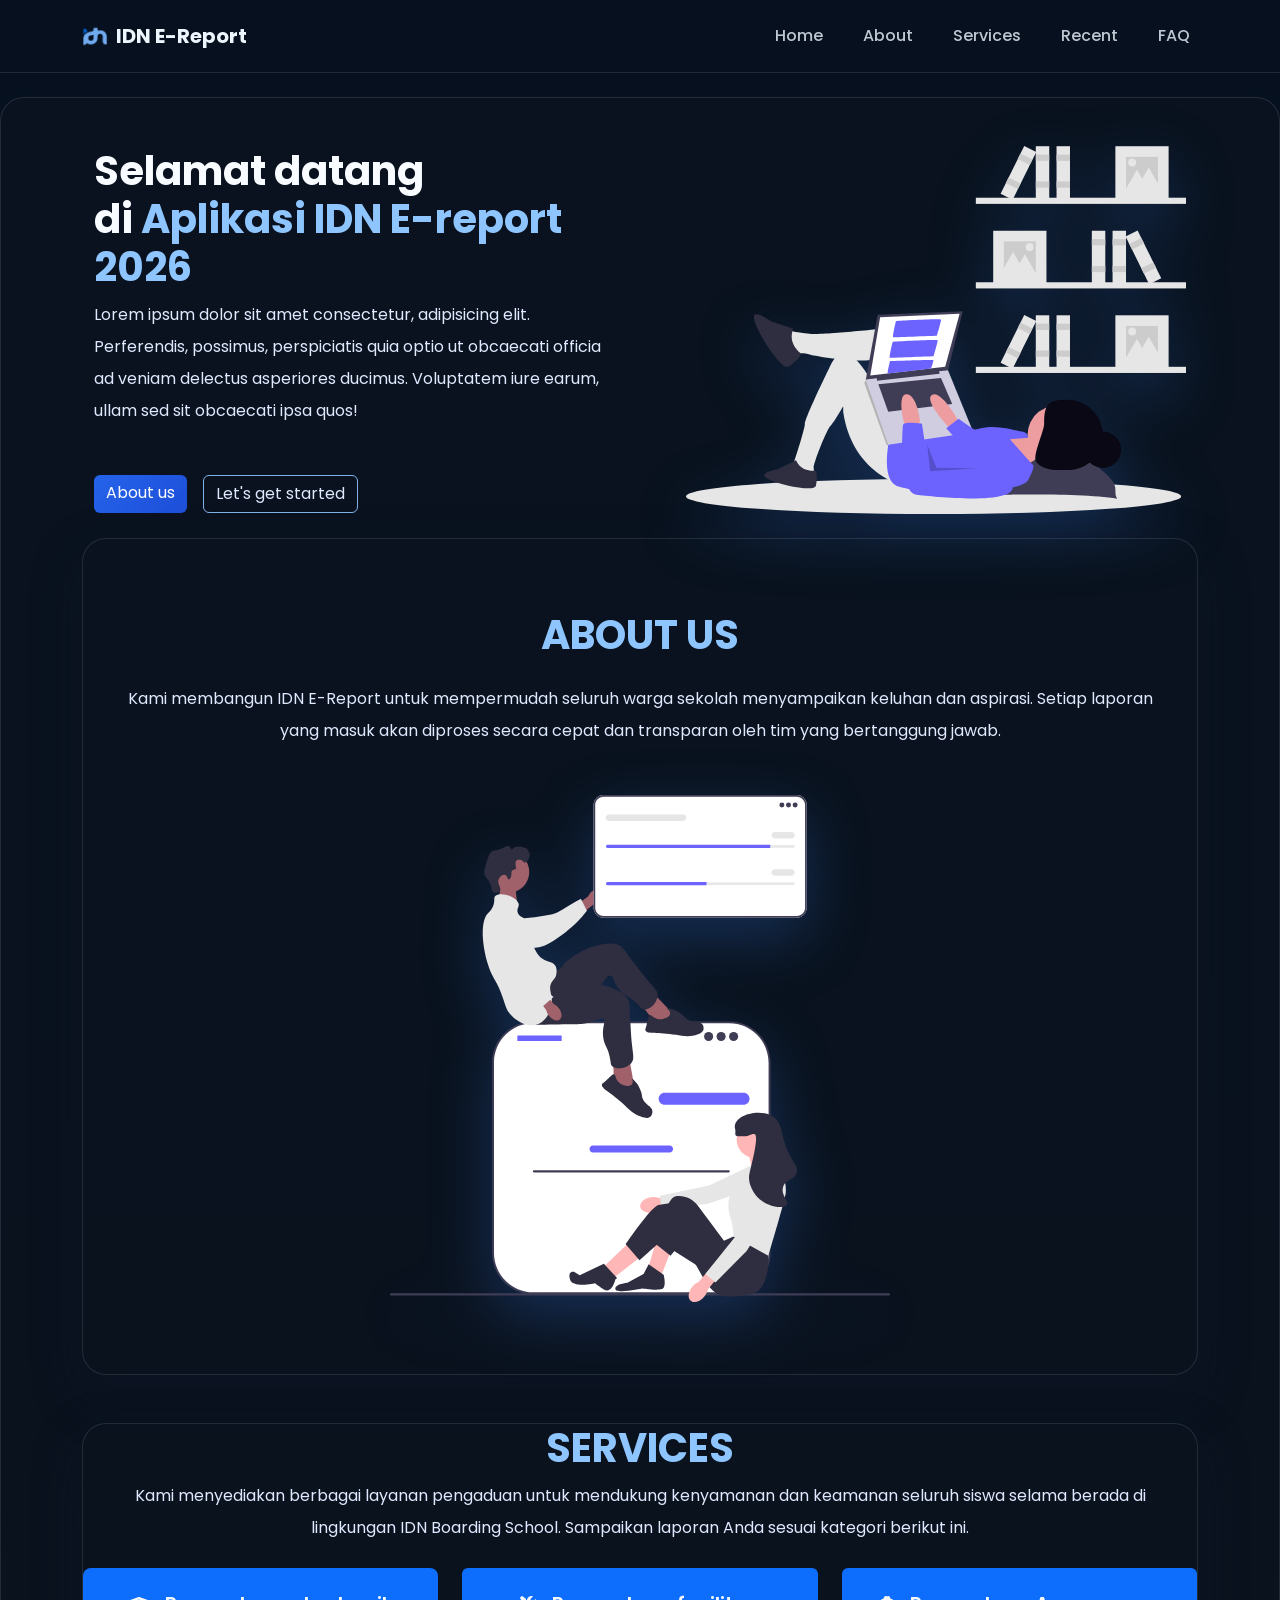
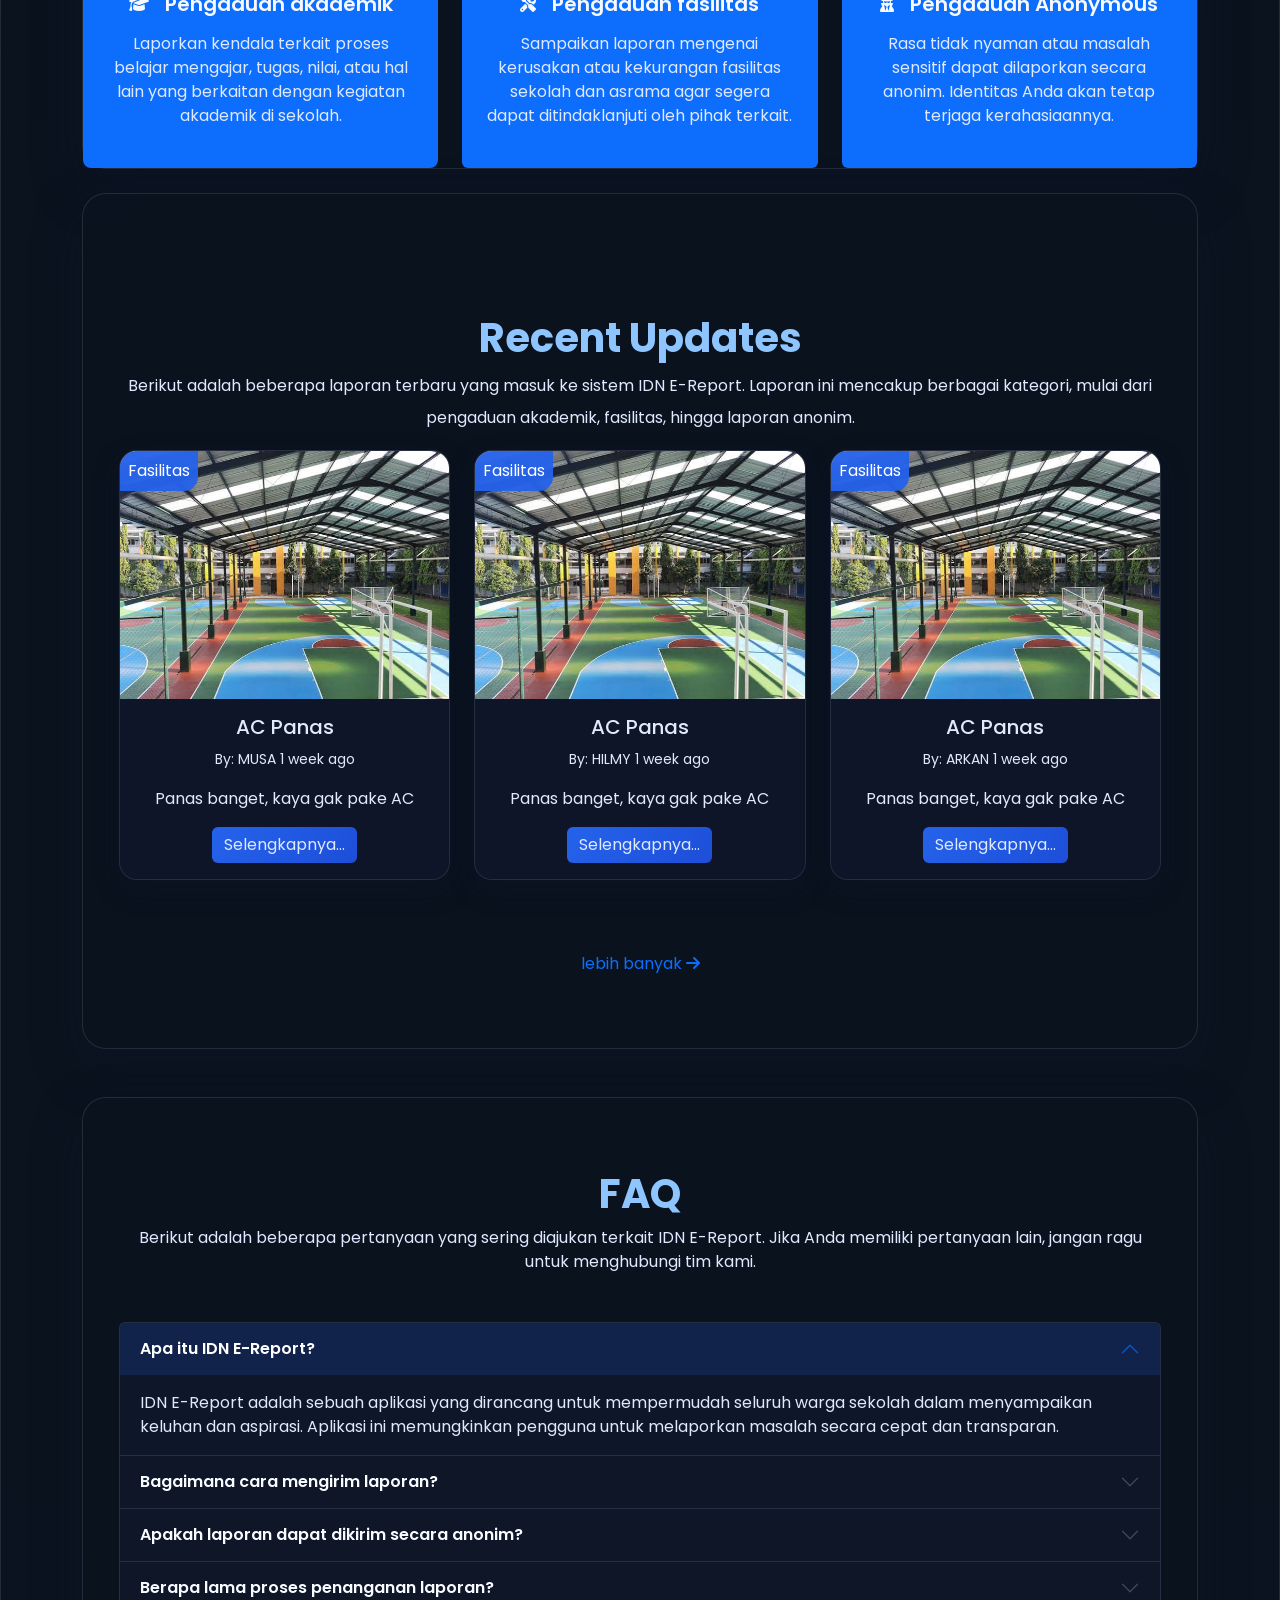
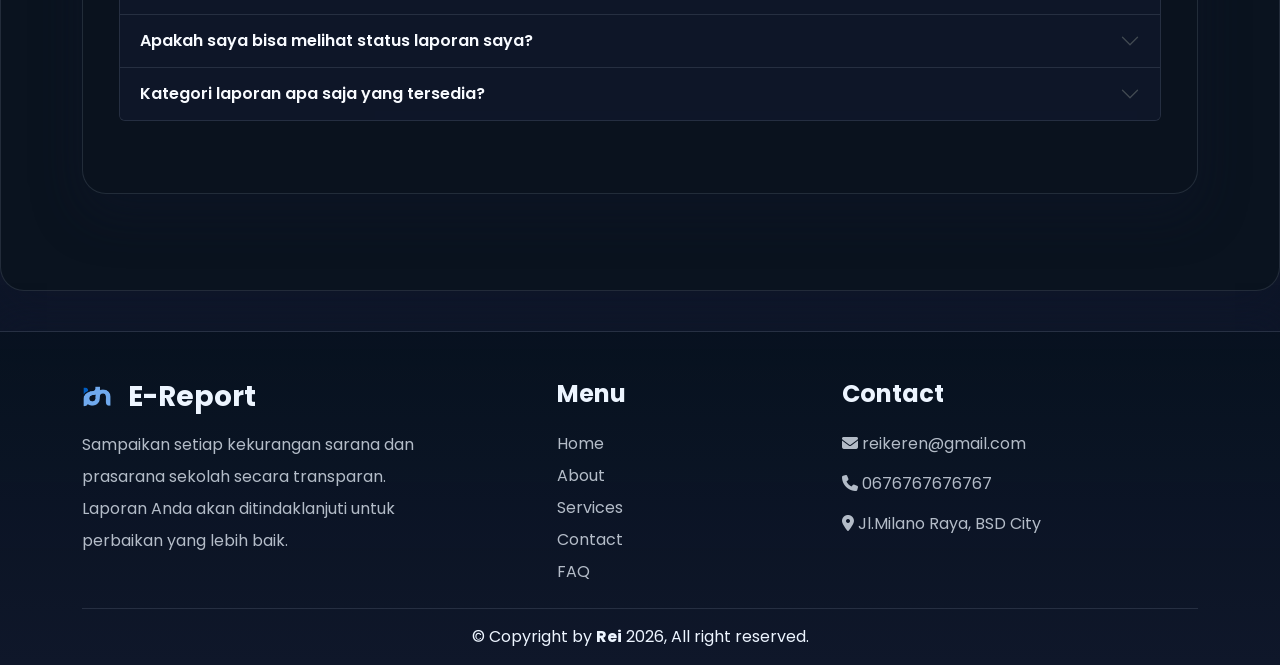
==== index.html @ ee6945b9 "update" ====
<!DOCTYPE html>
<html lang="en">

<head>
    <meta charset="UTF-8">
    <meta name="viewport" content="width=device-width, initial-scale=1.0">
    <title>Home | E-report IDN</title>
    <link rel="shortcut icon" href="./assets/images/idnlogo.png" type="image/x-icon" />

    <!-- css bootstrap -->
    <link href="https://cdn.jsdelivr.net/npm/bootstrap@5.3.8/dist/css/bootstrap.min.css" rel="stylesheet"
        integrity="sha384-sRIl4kxILFvY47J16cr9ZwB07vP4J8+LH7qKQnuqkuIAvNWLzeN8tE5YBujZqJLB" crossorigin="anonymous">

    <!-- my css -->
    <link rel="stylesheet" href="./assets/style.css">
    <link rel="stylesheet" href="https://cdnjs.cloudflare.com/ajax/libs/font-awesome/6.4.2/css/all.min.css"
        integrity="sha512-z3gLpd7yknf1YoNbCzqRKc4qyor8gaKU1qmn+CShxbuBusANI9QpRohGBreCFkKxLhei6S9CQXFEbbKuqLg0DA=="
        crossorigin="anonymous" referrerpolicy="no-referrer" />
    <link rel="stylesheet" href="https://cdnjs.cloudflare.com/ajax/libs/animate.css/4.1.1/animate.min.css" />
</head>

<body>
    <!-- navbar -->
    <nav class="navbar navbar-expand-lg py-3 animate__animated animate__fadeInDown">
        <div class="container">
            <a class="navbar-brand d-flex align-items-center gap-2" href="#">
                <img src="./assets/images/idnlogo.png" alt="Logo" width="26"
                    class="d-inline-block align-text-top rounded">
                <span class="fw-bold">IDN E-Report</span>
            </a>
            <button class="navbar-toggler shadow-none" type="button" data-bs-toggle="collapse"
                data-bs-target="#navbarNav" aria-controls="navbarNav" aria-expanded="false"
                aria-label="Toggle navigation">
                <span class="navbar-toggler-icon"></span>
            </button>
            <div class="collapse navbar-collapse" id="navbarNav">
                <ul class="navbar-nav ms-auto gap-4 text-center pt-4 pt-lg-0">
                    <li class="nav-item">
                        <a class="nav-link" href="index.html#hero">Home</a>
                    </li>
                    <li class="nav-item">
                        <a class="nav-link" href="index.html#about">About</a>
                    </li>
                    <li class="nav-item">
                        <a class="nav-link" href="index.html#service">Services</a>
                    </li>
                    <li class="nav-item">
                        <a class="nav-link" href="index.html#recent">Recent</a>
                    </li>
                    <li class="nav-item">
                        <a class="nav-link" href="index.html#faq">FAQ</a>
                    </li>
                </ul>
            </div>
        </div>
    </nav>

    <!-- js bootstrap -->
    <script src="https://cdn.jsdelivr.net/npm/@popperjs/core@2.11.8/dist/umd/popper.min.js"
        integrity="sha384-I7E8VVD/ismYTF4hNIPjVp/Zjvgyol6VFvRkX/vR+Vc4jQkC+hVqc2pM8ODewa9r"
        crossorigin="anonymous"></script>
    <!--aos js-->
    <script src="https://unpkg.com/aos@2.3.1/dist/aos.js"></script>
    <script>
        AOS.init();
    </script>

    <script src="https://cdn.jsdelivr.net/npm/bootstrap@5.3.8/dist/js/bootstrap.min.js"
        integrity="sha384-G/EV+4j2dNv+tEPo3++6LCgdCROaejBqfUeNjuKAiuXbjrxilcCdDz6ZAVfHWe1Y"
        crossorigin="anonymous"></script>

    <!-- aos css -->
    <link href="https://unpkg.com/aos@2.3.1/dist/aos.css" rel="stylesheet">


    <!-- hero section -->
    <section id="hero">
        <div class="container">
            <div class="hero row align-items-center gap-5 flex-column flex-lg-row text-center text-lg-start">
                <div class="col text-center text-md-start animate__animated animate__fadeInLeft animate__delay-1s overflow-hidden">
                    <h1 class="fw-bold">
                        Selamat datang<br> di
                        <span class="text-primary">Aplikasi IDN E-report 2026</span><br>
                    </h1>
                    <p class="lh-lg">Lorem ipsum dolor sit amet consectetur, adipisicing elit. Perferendis, possimus,
                        perspiciatis
                        quia optio ut obcaecati officia ad veniam delectus asperiores ducimus. Voluptatem iure earum,
                        ullam sed sit obcaecati ipsa quos!</p>
                    <div
                        class="mt-5 d-flex flex-column flex-sm-row justify-content-center justify-content-lg-start gap-3">
                        <a href="#" class="btn btn-primary">About us</a>
                        <a href="reports.html" class="btn btn-outline-primary">Let's get started</a>
                    </div>
                </div>
                <div
                    class="col d-flex justify-content-center justify-content-lg-end animate__animated animate__fadeInRight animate__delay-2s">
                    <img src="./assets/images/logologog.svg" alt="Hero illustration" class="hero-image">
                </div>
            </div>

            <!--about-->
            <section id="about">
                <div class="container">
                    <div class="about row">
                        <div class="col text-center">
                            <h1 class="fw-bold mb-4 text-primary" data-aos="fade-up" data-aos-duration="1000"
                                data-aos-delay="300">ABOUT US</h1>
                            <p class="lh-lg mb-5" data-aos="fade-up" data-aos-duration="1000" data-aos-delay="500"> Kami
                                membangun IDN E-Report untuk mempermudah seluruh warga
                                sekolah menyampaikan keluhan dan aspirasi. Setiap laporan yang
                                masuk akan diproses secara cepat dan transparan oleh tim yang
                                bertanggung jawab. </p>
                            <img src="./assets/images/tm.svg" alt="About illustration"
                                class="about-image d-block mx-auto" />
                        </div>
                    </div>
                </div>
            </section>

            <!-- services -->

            <section id="service" class="p-3 p-lg-0 justify-content-center text-center mt-5 justify-content-lg-start">
                <div class="container">
                    <h1 class="fw-bold text-primary" data-aos="fade-up" data-aos-duration="1000">SERVICES</h1>
                    <p class="lh-lg" data-aos="fade-up" data-aos-duration="1000" data-aos-delay="300">
                        Kami menyediakan berbagai layanan pengaduan untuk mendukung kenyamanan
                        dan keamanan seluruh siswa selama berada di lingkungan IDN Boarding
                        School. Sampaikan laporan Anda sesuai kategori berikut ini.
                    </p>
                    <div class="row service mt-4 gap-4">
                        <div class="col bg-primary p-4 rounded-3 text-light" data-aos="fade-up" data-aos-duration="1000"
                            data-aos-delay="500">
                            <div class="d-flex gap-3 align-items-center mb-3 justify-content-center" data-aos="fade-up"
                                data-aos-duration="1000" data-aos-delay="600">
                                <i class="fa-solid fa-graduation-cap"></i>
                                <h5 class="fw-semibold mb-0">Pengaduan akademik</h5>
                            </div>
                            <p class="lh-base">
                                Laporkan kendala terkait proses belajar mengajar, tugas, nilai,
                                atau hal lain yang berkaitan dengan kegiatan akademik di sekolah.
                            </p>
                        </div>
                        <div class="col bg-primary p-4 rounded text-light" data-aos="fade-up" data-aos-duration="1000"
                            data-aos-delay="500">
                            <div class="d-flex gap-3 align-items-center mb-3 justify-content-center" data-aos="fade-up"
                                data-aos-duration="1000" data-aos-delay="800">
                                <i class="fa-solid fa-screwdriver-wrench"></i>
                                <h5 class="fw-semibold mb-0">Pengaduan fasilitas</h5>
                            </div>
                            <p class="lh-base">
                                Sampaikan laporan mengenai kerusakan atau kekurangan fasilitas
                                sekolah dan asrama agar segera dapat ditindaklanjuti oleh pihak
                                terkait.
                            </p>
                        </div>
                        <div class="col bg-primary p-4 rounded text-light" data-aos="fade-up" data-aos-duration="1000"
                            data-aos-delay="700">
                            <div class="d-flex gap-3 align-items-center mb-3 justify-content-center" data-aos="fade-up"
                                data-aos-duration="1000" data-aos-delay="1000">
                                <i class="fa-solid fa-user-secret"></i>
                                <h5 class="fw-semibold mb-0">Pengaduan Anonymous</h5>
                            </div>
                            <p class="lh-base">
                                Rasa tidak nyaman atau masalah sensitif dapat dilaporkan secara
                                anonim. Identitas Anda akan tetap terjaga kerahasiaannya.
                            </p>
                        </div>
                    </div>
                </div>
            </section>

            <!-- recent -->
            <section id="recent">
                <div class="container justify-content-center text-center mt-5 justify-content-lg-start">
                    <div>
                        <h1 class="fw-bold text-primary" data-aos="fade-up" data-aos-duration="1000">Recent Updates</h1>
                        <p class="lh-lg" data-aos="fade-up" data-aos-duration="1000" data-aos-delay="300">
                            Berikut adalah beberapa laporan terbaru yang masuk ke sistem IDN E-Report. Laporan
                            ini
                            mencakup berbagai kategori, mulai dari pengaduan akademik, fasilitas, hingga laporan
                            anonim.
                        </p>
                    </div>
                    <div class="row">
                        <div class="col-lg-4 col-md-6 mb-4" data-aos="fade-up" data-aos-duration="1000"
                            data-aos-delay="700">
                            <div class="card">
                                <div class="kategori position-absolute p-2">
                                    <span class="text-decoration-none text-white">Fasilitas</span>
                                </div>
                                <img style="max-height: 300px; overflow: hidden" src="./assets/images/ac.jpg"
                                    class="card-img-top" alt="..." />
                                <div class="card-body">
                                    <h5 class="card-title">AC Panas</h5>
                                    <small class="">By: <a href="" class="text-decoration-none">MUSA</a> 1 week
                                        ago</small>
                                    <p class="card-text mt-3">Panas banget, kaya gak pake AC</p>
                                    <a href="detail-report.html" class="btn btn-primary">Selengkapnya...</a>
                                </div>
                            </div>
                        </div>
                        <div class="col-lg-4 col-md-6 mb-4" data-aos="fade-up" data-aos-duration="1000"
                            data-aos-delay="600">
                            <div class="card">
                                <div class="kategori position-absolute p-2">
                                    <span class="text-decoration-none  text-white">Fasilitas</span>
                                </div>
                                <img style="max-height: 300px; overflow: hidden" src="./assets/images/ac.jpg"
                                    class="card-img-top" alt="..." />
                                <div class="card-body">
                                    <h5 class="card-title">AC Panas</h5>
                                    <small class="">By: <a href="" class="text-decoration-none">HILMY</a> 1 week
                                        ago</small>
                                    <p class="card-text mt-3">Panas banget, kaya gak pake AC</p>
                                    <a href="detail-report.html" class="btn btn-primary">Selengkapnya...</a>
                                </div>
                            </div>
                        </div>
                        <div class="col-lg-4 col-md-6 mb-4" data-aos="fade-up" data-aos-duration="1000"
                            data-aos-delay="500">
                            <div class="card">
                                <div class="kategori position-absolute p-2">
                                    <span class="text-decoration-none text-white">Fasilitas</span>
                                </div>
                                <img style="max-height: 300px; overflow: hidden" src="./assets/images/ac.jpg"
                                    class="card-img-top" alt="..." />
                                <div class="card-body">
                                    <h5 class="card-title">AC Panas</h5>
                                    <small class="">By: <a href="" class="text-decoration-none">ARKAN</a> 1
                                        week ago</small>
                                    <p class="card-text mt-3">Panas banget, kaya gak pake AC</p>
                                    <a href="detail-report.html" class="btn btn-primary">Selengkapnya...</a>
                                </div>
                            </div>
                        </div>
                    </div>
                    <div class="row">
                        <a
                            href="reports.html"
                            class="link-offset-2 link-offset-3-hover link-underline link-underline-opacity-0 link-underline-opacity-75-hover mt-5">lebih
                            banyak <i class="fa-solid fa-arrow-right"></i></a>
                    </div>
                </div>
            </section>

            <!-- faq -->
            <section id="faq" class="mt-5">
                <div class="container">
                    <h1 class="fw-bold text-primary text-center" data-aos="fade-up" data-aos-duration="1000">FAQ</h1>
                    <p class="text-center" data-aos="fade-up" data-aos-duration="1000" data-aos-delay="300">
                        Berikut adalah beberapa pertanyaan yang sering diajukan terkait IDN E-Report.
                        Jika Anda memiliki pertanyaan lain, jangan ragu untuk menghubungi tim kami.
                    </p>
                    <div class="accordion mt-5" id="accordionExample">
                        <div class="accordion-item">
                            <h2 class="accordion-header" id="headingOne">
                                <button class="accordion-button" type="button" data-bs-toggle="collapse"
                                    data-bs-target="#collapseOne" aria-expanded="true" aria-controls="collapseOne">
                                    Apa itu IDN E-Report?
                                </button>
                            </h2>
                            <div id="collapseOne" class="accordion-collapse collapse show" aria-labelledby="headingOne"
                                data-bs-parent="#accordionExample">
                                <div class="accordion-body">
                                    IDN E-Report adalah sebuah aplikasi yang dirancang untuk mempermudah seluruh warga
                                    sekolah dalam menyampaikan keluhan dan aspirasi. Aplikasi ini memungkinkan
                                    pengguna untuk melaporkan masalah secara cepat dan transparan.
                                </div>
                            </div>
                        </div>
                        <div class="accordion-item">
                            <h2 class="accordion-header" id="headingTwo">
                                <button class="accordion-button collapsed" type="button" data-bs-toggle="collapse"
                                    data-bs-target="#collapseTwo" aria-expanded="false" aria-controls="collapseTwo">
                                    Bagaimana cara mengirim laporan?
                                </button>
                            </h2>
                            <div id="collapseTwo" class="accordion-collapse collapse" aria-labelledby="headingTwo"
                                data-bs-parent="#accordionExample">
                                <div class="accordion-body">
                                    Untuk mengirim laporan, pengguna dapat mengakses aplikasi IDN E-Report melalui
                                    perangkat mereka, memilih kategori laporan yang sesuai, dan mengisi formulir
                                    laporan dengan detail masalah yang ingin disampaikan.
                                </div>
                            </div>
                        </div>
                        <div class="accordion-item">
                            <h2 class="accordion-header" id="headingThree">
                                <button class="accordion-button collapsed" type="button" data-bs-toggle="collapse"
                                    data-bs-target="#collapseThree" aria-expanded="false" aria-controls="collapseThree">
                                    Apakah laporan dapat dikirim secara anonim?
                                </button>
                            </h2>
                            <div id="collapseThree" class="accordion-collapse collapse" aria-labelledby="headingThree"
                                data-bs-parent="#accordionExample">
                                <div class="accordion-body">
                                    Ya, IDN E-Report menyediakan opsi untuk mengirim laporan secara anonim. Hal
                                    ini memungkinkan pengguna untuk menyampaikan masalah sensitif tanpa
                                    mengungkapkan identitas mereka.
                                </div>
                            </div>
                        </div>

                        <div class="accordion-item">
                            <h2 class="accordion-header" id="headingFour">
                                <button class="accordion-button collapsed" type="button" data-bs-toggle="collapse"
                                    data-bs-target="#collapseFour" aria-expanded="false" aria-controls="collapseFour">
                                    Berapa lama proses penanganan laporan?
                                </button>
                            </h2>
                            <div id="collapseFour" class="accordion-collapse collapse" aria-labelledby="headingFour"
                                data-bs-parent="#accordionExample">
                                <div class="accordion-body">
                                    Waktu penanganan tergantung pada jenis laporan dan tingkat urgensinya. Secara umum,
                                    laporan akan ditindaklanjuti sesegera mungkin oleh pihak yang berwenang.
                                </div>
                            </div>
                        </div>

                        <div class="accordion-item">
                            <h2 class="accordion-header" id="headingFive">
                                <button class="accordion-button collapsed" type="button" data-bs-toggle="collapse"
                                    data-bs-target="#collapseFive" aria-expanded="false" aria-controls="collapseFive">
                                    Apakah saya bisa melihat status laporan saya?
                                </button>
                            </h2>
                            <div id="collapseFive" class="accordion-collapse collapse" aria-labelledby="headingFive"
                                data-bs-parent="#accordionExample">
                                <div class="accordion-body">
                                    Ya, sistem akan menampilkan status laporan Anda mulai dari diterima, sedang
                                    diproses,
                                    hingga selesai atau ditindaklanjuti sesuai perkembangan yang terjadi.
                                </div>
                            </div>
                        </div>

                        <div class="accordion-item">
                            <h2 class="accordion-header" id="headingSix">
                                <button class="accordion-button collapsed" type="button" data-bs-toggle="collapse"
                                    data-bs-target="#collapseSix" aria-expanded="false" aria-controls="collapseSix">
                                    Kategori laporan apa saja yang tersedia?
                                </button>
                            </h2>
                            <div id="collapseSix" class="accordion-collapse collapse" aria-labelledby="headingSix"
                                data-bs-parent="#accordionExample">
                                <div class="accordion-body">
                                    Saat ini tersedia beberapa kategori seperti akademik, fasilitas, keamanan, dan
                                    laporan
                                    anonim sesuai kebutuhan serta kondisi yang ingin dilaporkan oleh pengguna.
                                </div>
                            </div>
                        </div>
                    </div>
                </div>
            </section>
        </div>
    </section>

    <!-- footer -->
    <footer class="site-footer">
        <div class="container">
            <div class="row justify-content-between row-gap-4">
                <div class="col-md-4 text-light mt-4">
                    <div class="d-flex gap-3 align-items-center justify-content-center justify-content-lg-start">
                        <img src="./assets/images/idnlogo.png" alt="logo" width="30"
                            class="d-inline-block align-text-top rounded" />
                        <h3 class="fw-bold m-0">E-Report</h3>
                    </div>
                    <p class="lh-lg opacity-75 mt-3">Sampaikan setiap kekurangan sarana dan prasarana sekolah secara
                        transparan. Laporan Anda akan ditindaklanjuti untuk perbaikan yang lebih baik.</p>
                </div>
                <div class="col-md-2 d-flex flex-column text-light gap-2 mt-4">
                    <h4 class="fw-bold mb-3">Menu</h4>
                    <a href="" class="nav-link text-light opacity-75">Home</a>
                    <a href="" class="nav-link text-light opacity-75">About</a>
                    <a href="" class="nav-link text-light opacity-75">Services</a>
                    <a href="" class="nav-link text-light opacity-75">Contact</a>
                    <a href="" class="nav-link text-light opacity-75">FAQ</a>
                </div>
                <div class="col-md-4 d-flex flex-column text-light gap-2 mt-4">
                    <h4 class="fw-bold mb-3">Contact</h4>
                    <a href="" class="nav-link text-light opacity-75 d-block mb-2">
                        <i class="fa-solid fa-envelope"></i>
                        reikeren@gmail.com
                    </a>
                    <a href="" class="nav-link text-light opacity-75 d-block mb-2">
                        <i class="fa-solid fa-phone"></i>
                        0676767676767
                    </a>
                    <a href="" class="nav-link text-light opacity-75 d-block mb-2">
                        <i class="fa-solid fa-location-dot"></i>
                        Jl.Milano Raya, BSD City
                    </a>
                </div>
            </div>

            <div class="copyright text-center py-3 mt-4 text-light">
                <p class="m-0">&copy; Copyright by <span class="fw-bold">Rei</span> 2026, All right reserved.</p>
            </div>
        </div>
    </footer>

    <!-- js bootstrap -->
---- assets/style.css ----
@import url('https://fonts.googleapis.com/css2?family=Poppins:ital,wght@0,100;0,200;0,300;0,400;0,500;0,600;0,700;0,800;0,900;1,100;1,200;1,300;1,400;1,500;1,600;1,700;1,800;1,900&display=swap');

.navbar {
    background: rgba(7, 17, 31, 0.8);
    backdrop-filter: blur(12px);
    border-bottom: 1px solid rgba(148, 163, 184, 0.18);
    position: sticky;
    top: 0;
    z-index: 1030;
}

.navbar-brand,
.navbar-brand span,
.navbar-nav .nav-link {
    color: #edf5ff !important;
}

.navbar-nav .nav-link {
    opacity: 0.8;
    transition: 0.3s ease;
    font-weight: 500;
}

.navbar-nav .nav-link:hover,
.navbar-nav .nav-link:focus {
    opacity: 1;
    color: #8ec5ff !important;
}

.navbar-toggler {
    border-color: rgba(255, 255, 255, 0.35);
}

.navbar-toggler-icon {
    filter: brightness(2);
}

body {
    font-family: 'Poppins', sans-serif;
    overflow-x: hidden;
    background: linear-gradient(180deg, #07111f 0%, #0f172a 100%);
    color: #e5ecff;
}

img {
    max-width: 100%;
    height: auto;
    display: block;
}

section {
    padding: 100px 0 50px;
}

#hero,
#about,
#service,
#recent,
#faq {
    background: rgba(11, 19, 31, 0.9);
    border: 1px solid rgba(148, 163, 184, 0.18);
    border-radius: 24px;
    margin: 24px auto;
    box-shadow: 0 20px 50px rgba(15, 23, 42, 0.45);
    padding: 72px 24px;
}

#hero {
    padding-top: 3rem;
}

.hero {
    width: 100%;
    margin: 0 auto;
}

.hero h1,
#about h1,
#service h1,
#recent h1,
#faq h1 {
    color: #f8fbff;
}

.hero p,
#about p,
#service p,
#recent p,
#faq p,
#faq .accordion-body,
.card-text,
.card small,
.card-title,
.card a {
    color: #dfe9ff;
}

.hero-image,
.about-image {
    width: min(100%, 500px);
    filter: drop-shadow(0 20px 30px rgba(59, 130, 246, 0.25));
}

.navbar-nav {
    gap: 1.5rem;
}

.card {
    background: rgba(15, 23, 42, 0.75);
    border: 1px solid rgba(148, 163, 184, 0.18);
    border-radius: 18px;
    overflow: hidden;
    box-shadow: 0 10px 25px rgba(15, 23, 42, 0.35);
    color: #eef4ff;
}

.card-body {
    background: rgba(15, 23, 42, 0.8);
    color: #eef4ff;
}

.card .btn-primary {
    background: linear-gradient(135deg, #2563eb, #1d4ed8);
    border: none;
}

.kategori {
    background: rgba(37, 99, 235, 0.95);
    border-radius: 10px 0 14px 0;
}

.accordion-item {
    background: rgba(15, 23, 42, 0.8);
    border: 1px solid rgba(148, 163, 184, 0.18);
    color: #eef4ff;
}

.accordion-button {
    background: rgba(15, 23, 42, 0.9);
    color: #f8fbff;
    font-weight: 600;
}

.accordion-button:not(.collapsed) {
    background: rgba(37, 99, 235, 0.18);
    color: #ffffff;
    box-shadow: none;
}

.accordion-button::after {
    filter: brightness(2);
}

.accordion-body {
    background: rgba(15, 23, 42, 0.7);
    color: #dfe9ff;
}

.text-primary,
.text-primary-emphasis {
    color: #8ec5ff !important;
}

.btn-primary {
    background: linear-gradient(135deg, #2563eb, #1d4ed8);
    border: none;
}

.btn-outline-primary {
    border-color: rgba(142, 197, 255, 0.9);
    color: #dfe9ff;
}

.btn-outline-primary:hover {
    background: rgba(142, 197, 255, 0.15);
    color: white;
}

@media (max-width: 991.98px) {
    section {
        padding: 80px 0 40px;
    }

    .hero {
        gap: 2rem;
    }

    #hero .hero .col {
        width: 100%;
    }
}

@media (max-width: 575.98px) {
    section {
        padding: 60px 0 30px;
    }

    .navbar-nav {
        gap: 0.5rem;
    }

    .hero h1 {
        font-size: 2rem;
    }

    .card-body {
        padding: 1rem;
    }

    .accordion-button {
        font-size: 0.95rem;
    }
}

.site-footer {
    background: linear-gradient(180deg, rgba(7, 17, 31, 0.96), rgba(15, 23, 42, 1));
    border-top: 1px solid rgba(148, 163, 184, 0.18);
    box-shadow: 0 -12px 30px rgba(15, 23, 42, 0.35);
    padding-top: 24px;
    margin-top: 40px;
}

.site-footer .nav-link,
.site-footer p,
.site-footer h3,
.site-footer h4,
.site-footer a {
    color: #edf5ff !important;
}

.site-footer .nav-link:hover {
    color: #8ec5ff !important;
}

.copyright {
  margin-top: 20px;
  padding-bottom: 20px;
  border-top: 1px solid rgba(148, 163, 184, 0.18);
}

.hero .col:nth-child(1) {
  --animation-delay: 0.5s;
}

.reports-page {
    padding: 34px 0 46px;
}

.reports-heading {
    margin-bottom: 18px;
}

.reports-heading h1 {
    margin-bottom: 4px;
    font-size: clamp(1.55rem, 3vw, 2.15rem);
}

.reports-heading p {
    font-size: 0.78rem;
}

.reports-toolbar {
    max-width: 920px;
    margin: 0 auto 18px;
}

.reports-toolbar .form-control,
.reports-toolbar .form-select,
.reports-toolbar .btn {
    min-height: 34px;
    font-size: 0.75rem;
}

.reports-grid {
    max-width: 920px;
    margin: 0 auto;
}

.reports-grid .card {
    border-radius: 4px;
}

.report-image-wrap {
    position: relative;
}

.report-image-wrap img {
    width: 100%;
    height: 142px;
    object-fit: cover;
}

.reports-grid .card-body {
    padding: 0.7rem;
}

.reports-grid .card-title {
    font-size: 0.9rem;
    margin-bottom: 0.25rem;
}

.reports-grid .card-body small,
.reports-grid .card-text {
    font-size: 0.68rem;
}

.reports-grid .btn {
    font-size: 0.65rem;
}

.reports-grid .kategori {
    border-radius: 0 0 8px 0;
    font-size: 0.62rem;
}

.reports-pagination {
    margin: 24px 0 0;
}

.report-detail-page {
    padding: 42px 0 70px;
}

.report-back-link {
    display: inline-flex;
    align-items: center;
    gap: 0.6rem;
    color: #8ec5ff;
    font-size: 0.85rem;
    font-weight: 600;
    text-decoration: none;
    margin-bottom: 18px;
}

.report-back-link:hover {
    color: #ffffff;
}

.report-detail-card {
    max-width: 1000px;
    margin: 0 auto;
    padding: clamp(1.25rem, 3vw, 2.5rem);
    background: rgba(11, 19, 31, 0.9);
    border: 1px solid rgba(148, 163, 184, 0.18);
    border-radius: 24px;
    box-shadow: 0 20px 50px rgba(15, 23, 42, 0.45);
}

.report-detail-header {
    display: flex;
    justify-content: space-between;
    align-items: flex-start;
    gap: 1.5rem;
    margin-bottom: 2rem;
}

.report-detail-header .kategori {
    border-radius: 10px 0 10px 0;
    background: rgba(37, 99, 235, 0.95);
    font-size: 0.75rem;
    font-weight: 600;
}

.report-detail-title {
    color: #f8fbff;
    font-size: clamp(1.8rem, 4vw, 2.8rem);
    margin: 1rem 0 0.75rem;
}

.report-meta,
.report-steps {
    display: flex;
    flex-wrap: wrap;
    gap: 1rem;
    color: #aebed9;
    font-size: 0.78rem;
}

.report-meta i,
.report-steps i {
    color: #8ec5ff;
    margin-right: 0.35rem;
}

.report-status,
.report-progress-label {
    display: inline-flex;
    align-items: center;
    gap: 0.45rem;
    padding: 0.55rem 0.8rem;
    border: 1px solid rgba(96, 165, 250, 0.4);
    border-radius: 999px;
    color: #bfdbfe;
    background: rgba(37, 99, 235, 0.14);
    font-size: 0.72rem;
    font-weight: 600;
    white-space: nowrap;
}

.report-detail-image {
    width: 100%;
    aspect-ratio: 16 / 10;
    object-fit: cover;
    border-radius: 14px;
    border: 1px solid rgba(148, 163, 184, 0.18);
}

.report-detail-copy {
    padding: 0.5rem 0;
}

.report-eyebrow {
    color: #8ec5ff;
    font-size: 0.7rem;
    font-weight: 700;
    letter-spacing: 0.08em;
    text-transform: uppercase;
}

.report-detail-copy h2 {
    color: #f8fbff;
    font-size: clamp(1.2rem, 2vw, 1.55rem);
    line-height: 1.35;
    margin-bottom: 1rem;
}

.report-detail-copy > p:not(.report-eyebrow) {
    color: #dfe9ff;
    font-size: 0.9rem;
    line-height: 1.8;
}

.report-info-list {
    margin-top: 1.5rem;
    border-top: 1px solid rgba(148, 163, 184, 0.18);
}

.report-info-list div {
    display: flex;
    justify-content: space-between;
    gap: 1rem;
    padding: 0.75rem 0;
    border-bottom: 1px solid rgba(148, 163, 184, 0.18);
    font-size: 0.78rem;
}

.report-info-list span {
    color: #aebed9;
}

.report-info-list strong {
    color: #f8fbff;
    text-align: right;
}

.report-progress {
    padding-top: 1.5rem;
    border-top: 1px solid rgba(148, 163, 184, 0.18);
}

.report-progress .progress {
    height: 0.45rem;
    background: rgba(148, 163, 184, 0.2);
}

.report-progress .progress-bar {
    background: linear-gradient(90deg, #2563eb, #60a5fa);
}

.report-steps {
    justify-content: space-between;
    margin-top: 0.7rem;
}

.report-steps .is-complete,
.report-steps .is-current {
    color: #dfe9ff;
}

.report-detail-actions {
    display: flex;
    flex-wrap: wrap;
    gap: 0.75rem;
    margin-top: 2rem;
}

.report-detail-actions .btn {
    display: inline-flex;
    align-items: center;
    gap: 0.5rem;
}

@media (max-width: 767.98px) {
    .reports-page {
        padding-top: 24px;
    }

    .report-image-wrap img {
        height: 180px;
    }

    .report-detail-header {
        flex-direction: column;
    }

    .report-detail-page {
        padding-top: 28px;
    }

    .report-status {
        align-self: flex-start;
    }
}
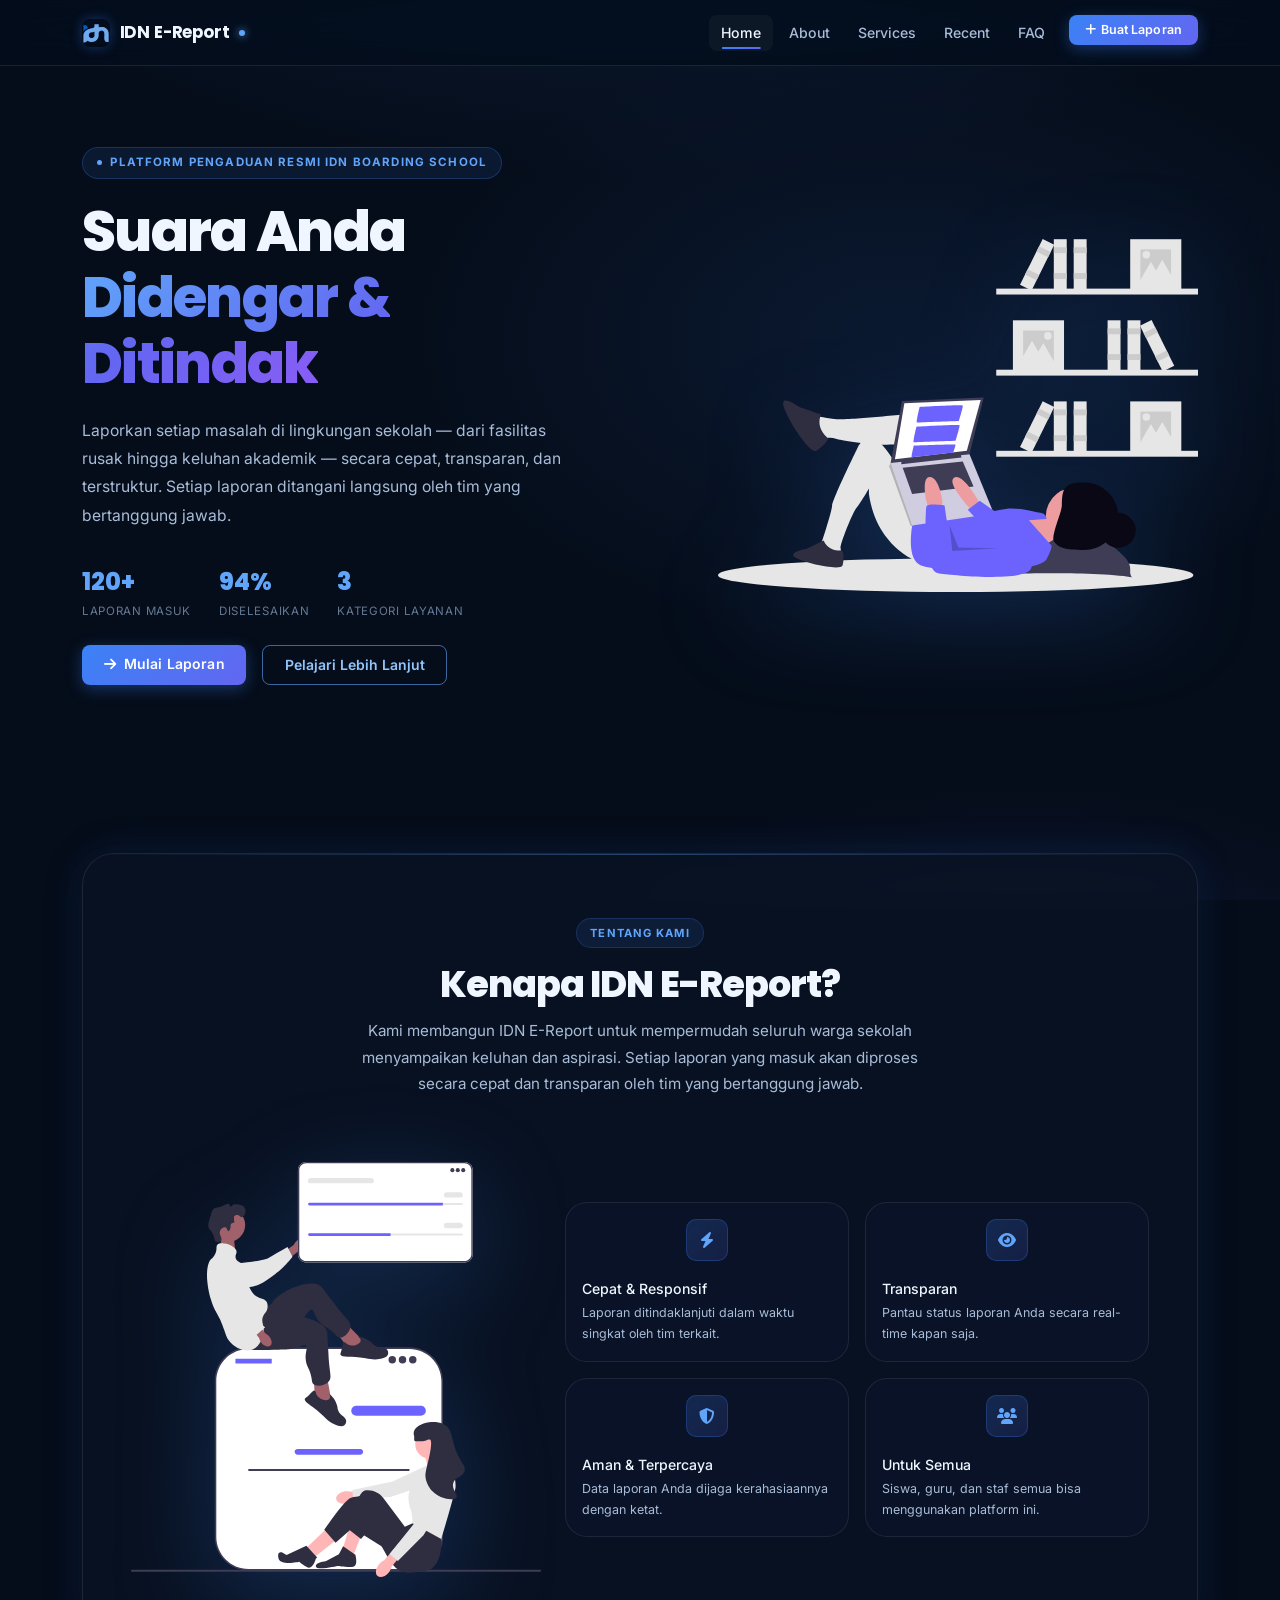
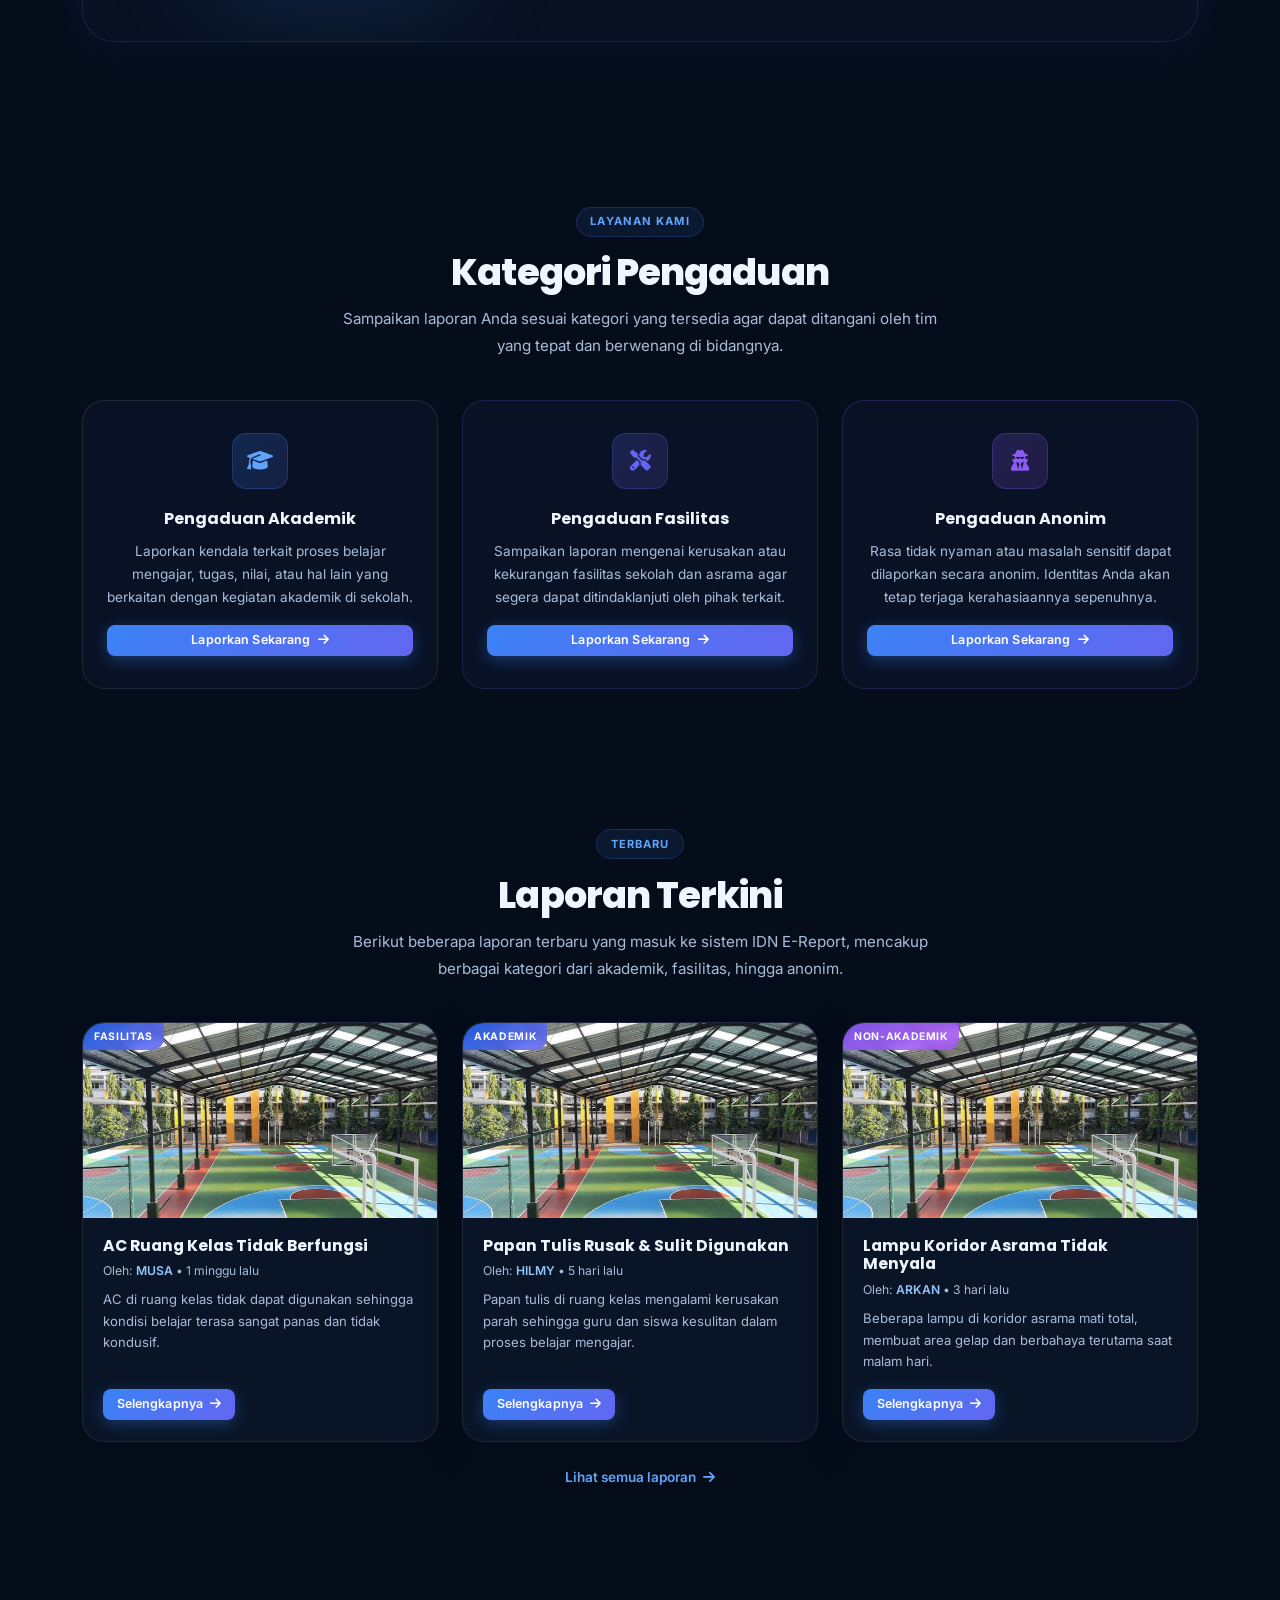
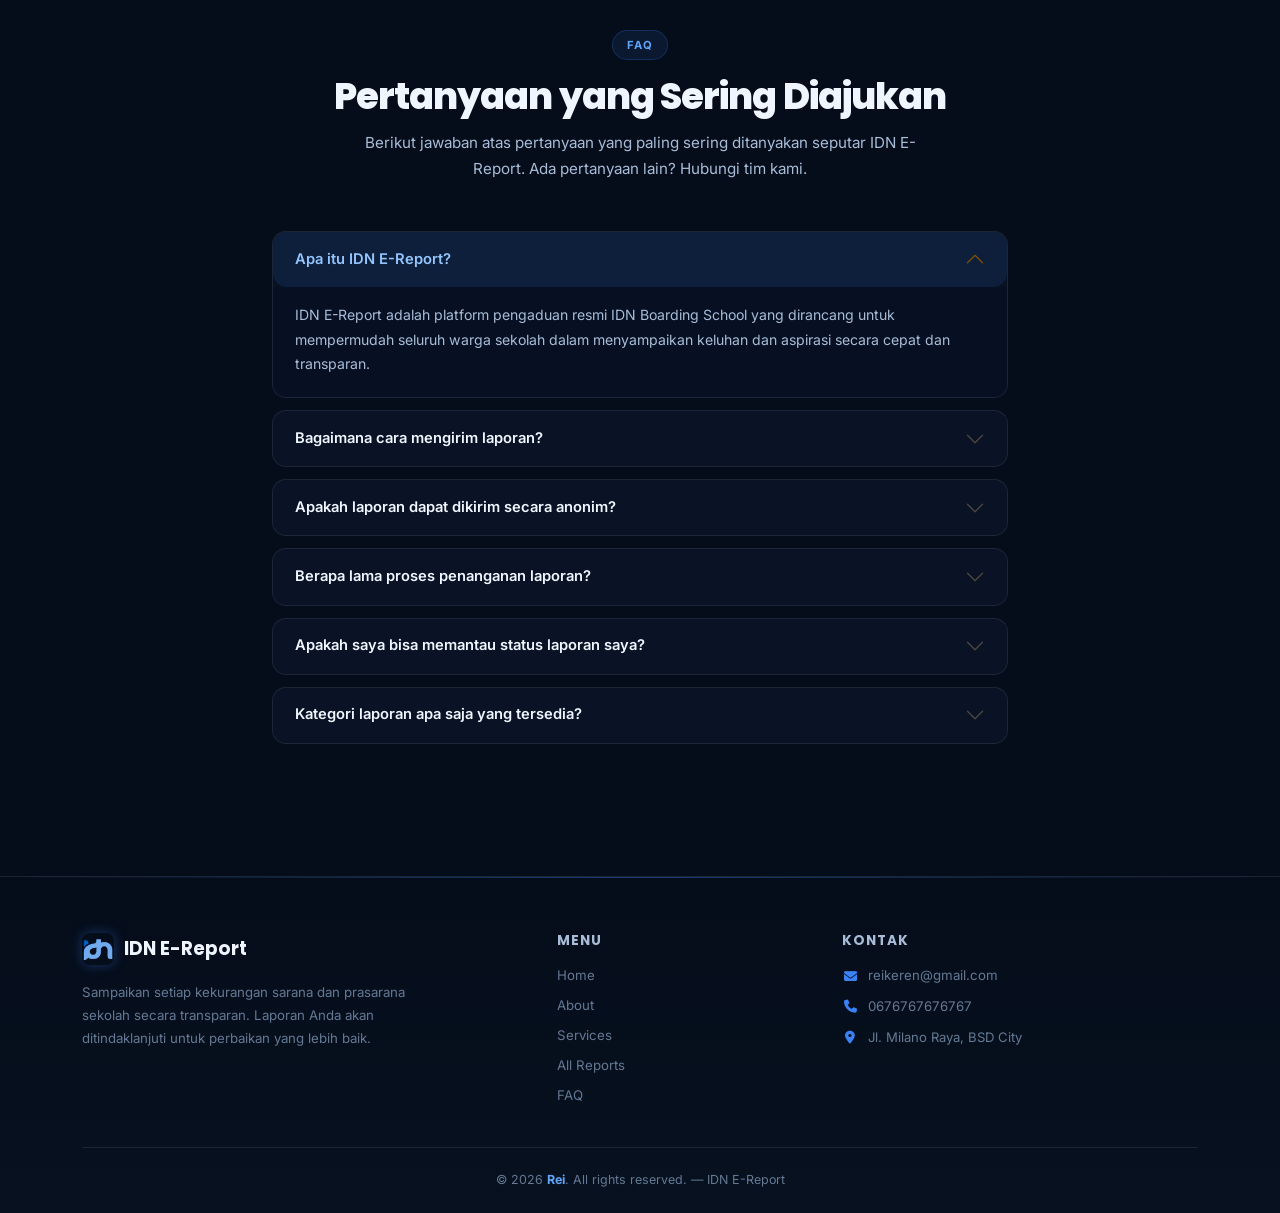
==== commit cb3087ae: "update123" ====
--- a/index.html
+++ b/index.html
@@ -1,403 +1,507 @@
 <!DOCTYPE html>
-<html lang="en">
+<html lang="id">
 
 <head>
-    <meta charset="UTF-8">
-    <meta name="viewport" content="width=device-width, initial-scale=1.0">
-    <title>Home | E-report IDN</title>
-    <link rel="shortcut icon" href="./assets/images/idnlogo.png" type="image/x-icon" />
-
-    <!-- css bootstrap -->
-    <link href="https://cdn.jsdelivr.net/npm/bootstrap@5.3.8/dist/css/bootstrap.min.css" rel="stylesheet"
-        integrity="sha384-sRIl4kxILFvY47J16cr9ZwB07vP4J8+LH7qKQnuqkuIAvNWLzeN8tE5YBujZqJLB" crossorigin="anonymous">
-
-    <!-- my css -->
-    <link rel="stylesheet" href="./assets/style.css">
-    <link rel="stylesheet" href="https://cdnjs.cloudflare.com/ajax/libs/font-awesome/6.4.2/css/all.min.css"
-        integrity="sha512-z3gLpd7yknf1YoNbCzqRKc4qyor8gaKU1qmn+CShxbuBusANI9QpRohGBreCFkKxLhei6S9CQXFEbbKuqLg0DA=="
-        crossorigin="anonymous" referrerpolicy="no-referrer" />
-    <link rel="stylesheet" href="https://cdnjs.cloudflare.com/ajax/libs/animate.css/4.1.1/animate.min.css" />
+  <meta charset="UTF-8">
+  <meta name="viewport" content="width=device-width, initial-scale=1.0">
+  <title>Home | IDN E-Report — Platform Pengaduan Sekolah</title>
+  <meta name="description" content="IDN E-Report adalah platform pengaduan sekolah yang memungkinkan seluruh warga IDN Boarding School untuk melaporkan masalah secara cepat dan transparan.">
+  <link rel="shortcut icon" href="./assets/images/idnlogo.png" type="image/x-icon">
+
+  <!-- Bootstrap CSS -->
+  <link href="https://cdn.jsdelivr.net/npm/bootstrap@5.3.8/dist/css/bootstrap.min.css" rel="stylesheet"
+    integrity="sha384-sRIl4kxILFvY47J16cr9ZwB07vP4J8+LH7qKQnuqkuIAvNWLzeN8tE5YBujZqJLB" crossorigin="anonymous">
+  <!-- Font Awesome -->
+  <link rel="stylesheet" href="https://cdnjs.cloudflare.com/ajax/libs/font-awesome/6.4.2/css/all.min.css"
+    integrity="sha512-z3gLpd7yknf1YoNbCzqRKc4qyor8gaKU1qmn+CShxbuBusANI9QpRohGBreCFkKxLhei6S9CQXFEbbKuqLg0DA=="
+    crossorigin="anonymous" referrerpolicy="no-referrer">
+  <!-- Animate.css -->
+  <link rel="stylesheet" href="https://cdnjs.cloudflare.com/ajax/libs/animate.css/4.1.1/animate.min.css">
+  <!-- AOS CSS -->
+  <link href="https://unpkg.com/aos@2.3.1/dist/aos.css" rel="stylesheet">
+  <!-- Custom CSS -->
+  <link rel="stylesheet" href="./assets/style.css">
 </head>
 
 <body>
-    <!-- navbar -->
-    <nav class="navbar navbar-expand-lg py-3 animate__animated animate__fadeInDown">
-        <div class="container">
-            <a class="navbar-brand d-flex align-items-center gap-2" href="#">
-                <img src="./assets/images/idnlogo.png" alt="Logo" width="26"
-                    class="d-inline-block align-text-top rounded">
-                <span class="fw-bold">IDN E-Report</span>
+
+  <!-- ── NAVBAR ─────────────────────────────────────────────── -->
+  <nav class="navbar navbar-expand-lg animate__animated animate__fadeInDown" id="mainNav">
+    <div class="container">
+      <a class="navbar-brand" href="index.html">
+        <img src="./assets/images/idnlogo.png" alt="IDN Logo" width="28">
+        IDN E-Report <span class="brand-dot"></span>
+      </a>
+      <button class="navbar-toggler shadow-none" type="button" data-bs-toggle="collapse"
+        data-bs-target="#navbarNav" aria-controls="navbarNav" aria-expanded="false"
+        aria-label="Toggle navigation">
+        <span class="navbar-toggler-icon"></span>
+      </button>
+      <div class="collapse navbar-collapse" id="navbarNav">
+        <ul class="navbar-nav ms-auto gap-1 text-center pt-4 pt-lg-0">
+          <li class="nav-item"><a class="nav-link active" href="index.html#hero">Home</a></li>
+          <li class="nav-item"><a class="nav-link" href="index.html#about">About</a></li>
+          <li class="nav-item"><a class="nav-link" href="index.html#service">Services</a></li>
+          <li class="nav-item"><a class="nav-link" href="index.html#recent">Recent</a></li>
+          <li class="nav-item"><a class="nav-link" href="index.html#faq">FAQ</a></li>
+          <li class="nav-item ms-lg-2">
+            <a class="btn btn-primary btn-sm px-3" href="reports.html">
+              <i class="fa-solid fa-plus me-1"></i>Buat Laporan
             </a>
-            <button class="navbar-toggler shadow-none" type="button" data-bs-toggle="collapse"
-                data-bs-target="#navbarNav" aria-controls="navbarNav" aria-expanded="false"
-                aria-label="Toggle navigation">
-                <span class="navbar-toggler-icon"></span>
-            </button>
-            <div class="collapse navbar-collapse" id="navbarNav">
-                <ul class="navbar-nav ms-auto gap-4 text-center pt-4 pt-lg-0">
-                    <li class="nav-item">
-                        <a class="nav-link" href="index.html#hero">Home</a>
-                    </li>
-                    <li class="nav-item">
-                        <a class="nav-link" href="index.html#about">About</a>
-                    </li>
-                    <li class="nav-item">
-                        <a class="nav-link" href="index.html#service">Services</a>
-                    </li>
-                    <li class="nav-item">
-                        <a class="nav-link" href="index.html#recent">Recent</a>
-                    </li>
-                    <li class="nav-item">
-                        <a class="nav-link" href="index.html#faq">FAQ</a>
-                    </li>
-                </ul>
-            </div>
-        </div>
-    </nav>
-
-    <!-- js bootstrap -->
-    <script src="https://cdn.jsdelivr.net/npm/@popperjs/core@2.11.8/dist/umd/popper.min.js"
-        integrity="sha384-I7E8VVD/ismYTF4hNIPjVp/Zjvgyol6VFvRkX/vR+Vc4jQkC+hVqc2pM8ODewa9r"
-        crossorigin="anonymous"></script>
-    <!--aos js-->
-    <script src="https://unpkg.com/aos@2.3.1/dist/aos.js"></script>
-    <script>
-        AOS.init();
-    </script>
-
-    <script src="https://cdn.jsdelivr.net/npm/bootstrap@5.3.8/dist/js/bootstrap.min.js"
-        integrity="sha384-G/EV+4j2dNv+tEPo3++6LCgdCROaejBqfUeNjuKAiuXbjrxilcCdDz6ZAVfHWe1Y"
-        crossorigin="anonymous"></script>
-
-    <!-- aos css -->
-    <link href="https://unpkg.com/aos@2.3.1/dist/aos.css" rel="stylesheet">
-
-
-    <!-- hero section -->
-    <section id="hero">
-        <div class="container">
-            <div class="hero row align-items-center gap-5 flex-column flex-lg-row text-center text-lg-start">
-                <div class="col text-center text-md-start animate__animated animate__fadeInLeft animate__delay-1s overflow-hidden">
-                    <h1 class="fw-bold">
-                        Selamat datang<br> di
-                        <span class="text-primary">Aplikasi IDN E-report 2026</span><br>
-                    </h1>
-                    <p class="lh-lg">Lorem ipsum dolor sit amet consectetur, adipisicing elit. Perferendis, possimus,
-                        perspiciatis
-                        quia optio ut obcaecati officia ad veniam delectus asperiores ducimus. Voluptatem iure earum,
-                        ullam sed sit obcaecati ipsa quos!</p>
-                    <div
-                        class="mt-5 d-flex flex-column flex-sm-row justify-content-center justify-content-lg-start gap-3">
-                        <a href="#" class="btn btn-primary">About us</a>
-                        <a href="reports.html" class="btn btn-outline-primary">Let's get started</a>
-                    </div>
-                </div>
-                <div
-                    class="col d-flex justify-content-center justify-content-lg-end animate__animated animate__fadeInRight animate__delay-2s">
-                    <img src="./assets/images/logologog.svg" alt="Hero illustration" class="hero-image">
-                </div>
-            </div>
-
-            <!--about-->
-            <section id="about">
-                <div class="container">
-                    <div class="about row">
-                        <div class="col text-center">
-                            <h1 class="fw-bold mb-4 text-primary" data-aos="fade-up" data-aos-duration="1000"
-                                data-aos-delay="300">ABOUT US</h1>
-                            <p class="lh-lg mb-5" data-aos="fade-up" data-aos-duration="1000" data-aos-delay="500"> Kami
-                                membangun IDN E-Report untuk mempermudah seluruh warga
-                                sekolah menyampaikan keluhan dan aspirasi. Setiap laporan yang
-                                masuk akan diproses secara cepat dan transparan oleh tim yang
-                                bertanggung jawab. </p>
-                            <img src="./assets/images/tm.svg" alt="About illustration"
-                                class="about-image d-block mx-auto" />
-                        </div>
-                    </div>
-                </div>
-            </section>
-
-            <!-- services -->
-
-            <section id="service" class="p-3 p-lg-0 justify-content-center text-center mt-5 justify-content-lg-start">
-                <div class="container">
-                    <h1 class="fw-bold text-primary" data-aos="fade-up" data-aos-duration="1000">SERVICES</h1>
-                    <p class="lh-lg" data-aos="fade-up" data-aos-duration="1000" data-aos-delay="300">
-                        Kami menyediakan berbagai layanan pengaduan untuk mendukung kenyamanan
-                        dan keamanan seluruh siswa selama berada di lingkungan IDN Boarding
-                        School. Sampaikan laporan Anda sesuai kategori berikut ini.
-                    </p>
-                    <div class="row service mt-4 gap-4">
-                        <div class="col bg-primary p-4 rounded-3 text-light" data-aos="fade-up" data-aos-duration="1000"
-                            data-aos-delay="500">
-                            <div class="d-flex gap-3 align-items-center mb-3 justify-content-center" data-aos="fade-up"
-                                data-aos-duration="1000" data-aos-delay="600">
-                                <i class="fa-solid fa-graduation-cap"></i>
-                                <h5 class="fw-semibold mb-0">Pengaduan akademik</h5>
-                            </div>
-                            <p class="lh-base">
-                                Laporkan kendala terkait proses belajar mengajar, tugas, nilai,
-                                atau hal lain yang berkaitan dengan kegiatan akademik di sekolah.
-                            </p>
-                        </div>
-                        <div class="col bg-primary p-4 rounded text-light" data-aos="fade-up" data-aos-duration="1000"
-                            data-aos-delay="500">
-                            <div class="d-flex gap-3 align-items-center mb-3 justify-content-center" data-aos="fade-up"
-                                data-aos-duration="1000" data-aos-delay="800">
-                                <i class="fa-solid fa-screwdriver-wrench"></i>
-                                <h5 class="fw-semibold mb-0">Pengaduan fasilitas</h5>
-                            </div>
-                            <p class="lh-base">
-                                Sampaikan laporan mengenai kerusakan atau kekurangan fasilitas
-                                sekolah dan asrama agar segera dapat ditindaklanjuti oleh pihak
-                                terkait.
-                            </p>
-                        </div>
-                        <div class="col bg-primary p-4 rounded text-light" data-aos="fade-up" data-aos-duration="1000"
-                            data-aos-delay="700">
-                            <div class="d-flex gap-3 align-items-center mb-3 justify-content-center" data-aos="fade-up"
-                                data-aos-duration="1000" data-aos-delay="1000">
-                                <i class="fa-solid fa-user-secret"></i>
-                                <h5 class="fw-semibold mb-0">Pengaduan Anonymous</h5>
-                            </div>
-                            <p class="lh-base">
-                                Rasa tidak nyaman atau masalah sensitif dapat dilaporkan secara
-                                anonim. Identitas Anda akan tetap terjaga kerahasiaannya.
-                            </p>
-                        </div>
-                    </div>
-                </div>
-            </section>
-
-            <!-- recent -->
-            <section id="recent">
-                <div class="container justify-content-center text-center mt-5 justify-content-lg-start">
-                    <div>
-                        <h1 class="fw-bold text-primary" data-aos="fade-up" data-aos-duration="1000">Recent Updates</h1>
-                        <p class="lh-lg" data-aos="fade-up" data-aos-duration="1000" data-aos-delay="300">
-                            Berikut adalah beberapa laporan terbaru yang masuk ke sistem IDN E-Report. Laporan
-                            ini
-                            mencakup berbagai kategori, mulai dari pengaduan akademik, fasilitas, hingga laporan
-                            anonim.
-                        </p>
-                    </div>
-                    <div class="row">
-                        <div class="col-lg-4 col-md-6 mb-4" data-aos="fade-up" data-aos-duration="1000"
-                            data-aos-delay="700">
-                            <div class="card">
-                                <div class="kategori position-absolute p-2">
-                                    <span class="text-decoration-none text-white">Fasilitas</span>
-                                </div>
-                                <img style="max-height: 300px; overflow: hidden" src="./assets/images/ac.jpg"
-                                    class="card-img-top" alt="..." />
-                                <div class="card-body">
-                                    <h5 class="card-title">AC Panas</h5>
-                                    <small class="">By: <a href="" class="text-decoration-none">MUSA</a> 1 week
-                                        ago</small>
-                                    <p class="card-text mt-3">Panas banget, kaya gak pake AC</p>
-                                    <a href="detail-report.html" class="btn btn-primary">Selengkapnya...</a>
-                                </div>
-                            </div>
-                        </div>
-                        <div class="col-lg-4 col-md-6 mb-4" data-aos="fade-up" data-aos-duration="1000"
-                            data-aos-delay="600">
-                            <div class="card">
-                                <div class="kategori position-absolute p-2">
-                                    <span class="text-decoration-none  text-white">Fasilitas</span>
-                                </div>
-                                <img style="max-height: 300px; overflow: hidden" src="./assets/images/ac.jpg"
-                                    class="card-img-top" alt="..." />
-                                <div class="card-body">
-                                    <h5 class="card-title">AC Panas</h5>
-                                    <small class="">By: <a href="" class="text-decoration-none">HILMY</a> 1 week
-                                        ago</small>
-                                    <p class="card-text mt-3">Panas banget, kaya gak pake AC</p>
-                                    <a href="detail-report.html" class="btn btn-primary">Selengkapnya...</a>
-                                </div>
-                            </div>
-                        </div>
-                        <div class="col-lg-4 col-md-6 mb-4" data-aos="fade-up" data-aos-duration="1000"
-                            data-aos-delay="500">
-                            <div class="card">
-                                <div class="kategori position-absolute p-2">
-                                    <span class="text-decoration-none text-white">Fasilitas</span>
-                                </div>
-                                <img style="max-height: 300px; overflow: hidden" src="./assets/images/ac.jpg"
-                                    class="card-img-top" alt="..." />
-                                <div class="card-body">
-                                    <h5 class="card-title">AC Panas</h5>
-                                    <small class="">By: <a href="" class="text-decoration-none">ARKAN</a> 1
-                                        week ago</small>
-                                    <p class="card-text mt-3">Panas banget, kaya gak pake AC</p>
-                                    <a href="detail-report.html" class="btn btn-primary">Selengkapnya...</a>
-                                </div>
-                            </div>
-                        </div>
-                    </div>
-                    <div class="row">
-                        <a
-                            href="reports.html"
-                            class="link-offset-2 link-offset-3-hover link-underline link-underline-opacity-0 link-underline-opacity-75-hover mt-5">lebih
-                            banyak <i class="fa-solid fa-arrow-right"></i></a>
-                    </div>
-                </div>
-            </section>
-
-            <!-- faq -->
-            <section id="faq" class="mt-5">
-                <div class="container">
-                    <h1 class="fw-bold text-primary text-center" data-aos="fade-up" data-aos-duration="1000">FAQ</h1>
-                    <p class="text-center" data-aos="fade-up" data-aos-duration="1000" data-aos-delay="300">
-                        Berikut adalah beberapa pertanyaan yang sering diajukan terkait IDN E-Report.
-                        Jika Anda memiliki pertanyaan lain, jangan ragu untuk menghubungi tim kami.
-                    </p>
-                    <div class="accordion mt-5" id="accordionExample">
-                        <div class="accordion-item">
-                            <h2 class="accordion-header" id="headingOne">
-                                <button class="accordion-button" type="button" data-bs-toggle="collapse"
-                                    data-bs-target="#collapseOne" aria-expanded="true" aria-controls="collapseOne">
-                                    Apa itu IDN E-Report?
-                                </button>
-                            </h2>
-                            <div id="collapseOne" class="accordion-collapse collapse show" aria-labelledby="headingOne"
-                                data-bs-parent="#accordionExample">
-                                <div class="accordion-body">
-                                    IDN E-Report adalah sebuah aplikasi yang dirancang untuk mempermudah seluruh warga
-                                    sekolah dalam menyampaikan keluhan dan aspirasi. Aplikasi ini memungkinkan
-                                    pengguna untuk melaporkan masalah secara cepat dan transparan.
-                                </div>
-                            </div>
-                        </div>
-                        <div class="accordion-item">
-                            <h2 class="accordion-header" id="headingTwo">
-                                <button class="accordion-button collapsed" type="button" data-bs-toggle="collapse"
-                                    data-bs-target="#collapseTwo" aria-expanded="false" aria-controls="collapseTwo">
-                                    Bagaimana cara mengirim laporan?
-                                </button>
-                            </h2>
-                            <div id="collapseTwo" class="accordion-collapse collapse" aria-labelledby="headingTwo"
-                                data-bs-parent="#accordionExample">
-                                <div class="accordion-body">
-                                    Untuk mengirim laporan, pengguna dapat mengakses aplikasi IDN E-Report melalui
-                                    perangkat mereka, memilih kategori laporan yang sesuai, dan mengisi formulir
-                                    laporan dengan detail masalah yang ingin disampaikan.
-                                </div>
-                            </div>
-                        </div>
-                        <div class="accordion-item">
-                            <h2 class="accordion-header" id="headingThree">
-                                <button class="accordion-button collapsed" type="button" data-bs-toggle="collapse"
-                                    data-bs-target="#collapseThree" aria-expanded="false" aria-controls="collapseThree">
-                                    Apakah laporan dapat dikirim secara anonim?
-                                </button>
-                            </h2>
-                            <div id="collapseThree" class="accordion-collapse collapse" aria-labelledby="headingThree"
-                                data-bs-parent="#accordionExample">
-                                <div class="accordion-body">
-                                    Ya, IDN E-Report menyediakan opsi untuk mengirim laporan secara anonim. Hal
-                                    ini memungkinkan pengguna untuk menyampaikan masalah sensitif tanpa
-                                    mengungkapkan identitas mereka.
-                                </div>
-                            </div>
-                        </div>
-
-                        <div class="accordion-item">
-                            <h2 class="accordion-header" id="headingFour">
-                                <button class="accordion-button collapsed" type="button" data-bs-toggle="collapse"
-                                    data-bs-target="#collapseFour" aria-expanded="false" aria-controls="collapseFour">
-                                    Berapa lama proses penanganan laporan?
-                                </button>
-                            </h2>
-                            <div id="collapseFour" class="accordion-collapse collapse" aria-labelledby="headingFour"
-                                data-bs-parent="#accordionExample">
-                                <div class="accordion-body">
-                                    Waktu penanganan tergantung pada jenis laporan dan tingkat urgensinya. Secara umum,
-                                    laporan akan ditindaklanjuti sesegera mungkin oleh pihak yang berwenang.
-                                </div>
-                            </div>
-                        </div>
-
-                        <div class="accordion-item">
-                            <h2 class="accordion-header" id="headingFive">
-                                <button class="accordion-button collapsed" type="button" data-bs-toggle="collapse"
-                                    data-bs-target="#collapseFive" aria-expanded="false" aria-controls="collapseFive">
-                                    Apakah saya bisa melihat status laporan saya?
-                                </button>
-                            </h2>
-                            <div id="collapseFive" class="accordion-collapse collapse" aria-labelledby="headingFive"
-                                data-bs-parent="#accordionExample">
-                                <div class="accordion-body">
-                                    Ya, sistem akan menampilkan status laporan Anda mulai dari diterima, sedang
-                                    diproses,
-                                    hingga selesai atau ditindaklanjuti sesuai perkembangan yang terjadi.
-                                </div>
-                            </div>
-                        </div>
-
-                        <div class="accordion-item">
-                            <h2 class="accordion-header" id="headingSix">
-                                <button class="accordion-button collapsed" type="button" data-bs-toggle="collapse"
-                                    data-bs-target="#collapseSix" aria-expanded="false" aria-controls="collapseSix">
-                                    Kategori laporan apa saja yang tersedia?
-                                </button>
-                            </h2>
-                            <div id="collapseSix" class="accordion-collapse collapse" aria-labelledby="headingSix"
-                                data-bs-parent="#accordionExample">
-                                <div class="accordion-body">
-                                    Saat ini tersedia beberapa kategori seperti akademik, fasilitas, keamanan, dan
-                                    laporan
-                                    anonim sesuai kebutuhan serta kondisi yang ingin dilaporkan oleh pengguna.
-                                </div>
-                            </div>
-                        </div>
-                    </div>
-                </div>
-            </section>
-        </div>
-    </section>
-
-    <!-- footer -->
-    <footer class="site-footer">
-        <div class="container">
-            <div class="row justify-content-between row-gap-4">
-                <div class="col-md-4 text-light mt-4">
-                    <div class="d-flex gap-3 align-items-center justify-content-center justify-content-lg-start">
-                        <img src="./assets/images/idnlogo.png" alt="logo" width="30"
-                            class="d-inline-block align-text-top rounded" />
-                        <h3 class="fw-bold m-0">E-Report</h3>
-                    </div>
-                    <p class="lh-lg opacity-75 mt-3">Sampaikan setiap kekurangan sarana dan prasarana sekolah secara
-                        transparan. Laporan Anda akan ditindaklanjuti untuk perbaikan yang lebih baik.</p>
-                </div>
-                <div class="col-md-2 d-flex flex-column text-light gap-2 mt-4">
-                    <h4 class="fw-bold mb-3">Menu</h4>
-                    <a href="" class="nav-link text-light opacity-75">Home</a>
-                    <a href="" class="nav-link text-light opacity-75">About</a>
-                    <a href="" class="nav-link text-light opacity-75">Services</a>
-                    <a href="" class="nav-link text-light opacity-75">Contact</a>
-                    <a href="" class="nav-link text-light opacity-75">FAQ</a>
-                </div>
-                <div class="col-md-4 d-flex flex-column text-light gap-2 mt-4">
-                    <h4 class="fw-bold mb-3">Contact</h4>
-                    <a href="" class="nav-link text-light opacity-75 d-block mb-2">
-                        <i class="fa-solid fa-envelope"></i>
-                        reikeren@gmail.com
-                    </a>
-                    <a href="" class="nav-link text-light opacity-75 d-block mb-2">
-                        <i class="fa-solid fa-phone"></i>
-                        0676767676767
-                    </a>
-                    <a href="" class="nav-link text-light opacity-75 d-block mb-2">
-                        <i class="fa-solid fa-location-dot"></i>
-                        Jl.Milano Raya, BSD City
-                    </a>
-                </div>
-            </div>
-
-            <div class="copyright text-center py-3 mt-4 text-light">
-                <p class="m-0">&copy; Copyright by <span class="fw-bold">Rei</span> 2026, All right reserved.</p>
-            </div>
-        </div>
-    </footer>
-
-    <!-- js bootstrap -->+          </li>
+        </ul>
+      </div>
+    </div>
+  </nav>
+
+  <!-- ── HERO ──────────────────────────────────────────────── -->
+  <section id="hero">
+    <div class="container">
+      <div class="hero row align-items-center gy-5 flex-column flex-lg-row">
+
+        <!-- Left -->
+        <div class="col-lg-6 text-center text-lg-start animate__animated animate__fadeInLeft animate__delay-1s">
+          <div class="hero-eyebrow">
+            <span class="dot"></span>
+            Platform Pengaduan Resmi IDN Boarding School
+          </div>
+          <h1>
+            Suara Anda<br>
+            <span class="gradient-text">Didengar &amp; Ditindak</span>
+          </h1>
+          <p>
+            Laporkan setiap masalah di lingkungan sekolah — dari fasilitas rusak hingga
+            keluhan akademik — secara cepat, transparan, dan terstruktur. Setiap laporan
+            ditangani langsung oleh tim yang bertanggung jawab.
+          </p>
+
+          <div class="hero-stats">
+            <div class="hero-stat">
+              <strong>120+</strong>
+              <span>Laporan Masuk</span>
+            </div>
+            <div class="hero-stat">
+              <strong>94%</strong>
+              <span>Diselesaikan</span>
+            </div>
+            <div class="hero-stat">
+              <strong>3</strong>
+              <span>Kategori Layanan</span>
+            </div>
+          </div>
+
+          <div class="d-flex flex-column flex-sm-row justify-content-center justify-content-lg-start gap-3 mt-4">
+            <a href="reports.html" class="btn btn-primary" id="cta-start">
+              <i class="fa-solid fa-arrow-right me-1"></i> Mulai Laporan
+            </a>
+            <a href="#about" class="btn btn-outline-primary" id="cta-about">Pelajari Lebih Lanjut</a>
+          </div>
+        </div>
+
+        <!-- Right -->
+        <div class="col-lg-6 d-flex justify-content-center justify-content-lg-end animate__animated animate__fadeInRight animate__delay-2s">
+          <img src="./assets/images/logologog.svg" alt="Ilustrasi Platform E-Report" class="hero-image">
+        </div>
+
+      </div>
+    </div>
+  </section>
+
+  <!-- ── ABOUT ──────────────────────────────────────────────── -->
+  <section id="about">
+    <div class="container">
+      <div class="section-card">
+        <div class="text-center" data-aos="fade-up" data-aos-duration="800">
+          <span class="section-badge">Tentang Kami</span>
+          <h2 class="section-title">Kenapa IDN E-Report?</h2>
+          <p class="section-subtitle">
+            Kami membangun IDN E-Report untuk mempermudah seluruh warga sekolah menyampaikan
+            keluhan dan aspirasi. Setiap laporan yang masuk akan diproses secara cepat dan
+            transparan oleh tim yang bertanggung jawab.
+          </p>
+        </div>
+
+        <div class="row align-items-center gy-4 mt-2">
+          <div class="col-lg-5" data-aos="fade-right" data-aos-duration="900" data-aos-delay="200">
+            <img src="./assets/images/tm.svg" alt="Ilustrasi About" class="about-image mx-auto mx-lg-0">
+          </div>
+          <div class="col-lg-7" data-aos="fade-left" data-aos-duration="900" data-aos-delay="300">
+            <div class="row g-3">
+              <div class="col-6">
+                <div class="service-card text-start p-3">
+                  <div class="service-icon" style="width:42px;height:42px;font-size:1rem;border-radius:10px;">
+                    <i class="fa-solid fa-bolt"></i>
+                  </div>
+                  <h6 class="fw-700 mb-1" style="font-size:0.88rem;color:var(--text-primary);">Cepat &amp; Responsif</h6>
+                  <p style="font-size:0.78rem;">Laporan ditindaklanjuti dalam waktu singkat oleh tim terkait.</p>
+                </div>
+              </div>
+              <div class="col-6">
+                <div class="service-card text-start p-3">
+                  <div class="service-icon" style="width:42px;height:42px;font-size:1rem;border-radius:10px;">
+                    <i class="fa-solid fa-eye"></i>
+                  </div>
+                  <h6 class="fw-700 mb-1" style="font-size:0.88rem;color:var(--text-primary);">Transparan</h6>
+                  <p style="font-size:0.78rem;">Pantau status laporan Anda secara real-time kapan saja.</p>
+                </div>
+              </div>
+              <div class="col-6">
+                <div class="service-card text-start p-3">
+                  <div class="service-icon" style="width:42px;height:42px;font-size:1rem;border-radius:10px;">
+                    <i class="fa-solid fa-shield-halved"></i>
+                  </div>
+                  <h6 class="fw-700 mb-1" style="font-size:0.88rem;color:var(--text-primary);">Aman &amp; Terpercaya</h6>
+                  <p style="font-size:0.78rem;">Data laporan Anda dijaga kerahasiaannya dengan ketat.</p>
+                </div>
+              </div>
+              <div class="col-6">
+                <div class="service-card text-start p-3">
+                  <div class="service-icon" style="width:42px;height:42px;font-size:1rem;border-radius:10px;">
+                    <i class="fa-solid fa-users"></i>
+                  </div>
+                  <h6 class="fw-700 mb-1" style="font-size:0.88rem;color:var(--text-primary);">Untuk Semua</h6>
+                  <p style="font-size:0.78rem;">Siswa, guru, dan staf semua bisa menggunakan platform ini.</p>
+                </div>
+              </div>
+            </div>
+          </div>
+        </div>
+      </div>
+    </div>
+  </section>
+
+  <!-- ── SERVICES ───────────────────────────────────────────── -->
+  <section id="service">
+    <div class="container">
+      <div class="text-center mb-4" data-aos="fade-up" data-aos-duration="800">
+        <span class="section-badge">Layanan Kami</span>
+        <h2 class="section-title">Kategori Pengaduan</h2>
+        <p class="section-subtitle">
+          Sampaikan laporan Anda sesuai kategori yang tersedia agar dapat ditangani
+          oleh tim yang tepat dan berwenang di bidangnya.
+        </p>
+      </div>
+
+      <div class="row g-4">
+        <!-- Academic -->
+        <div class="col-md-4" data-aos="fade-up" data-aos-duration="800" data-aos-delay="100">
+          <div class="service-card">
+            <div class="service-icon">
+              <i class="fa-solid fa-graduation-cap"></i>
+            </div>
+            <h5>Pengaduan Akademik</h5>
+            <p>Laporkan kendala terkait proses belajar mengajar, tugas, nilai, atau hal lain yang berkaitan dengan kegiatan akademik di sekolah.</p>
+            <a href="reports.html" class="btn btn-primary btn-sm mt-3 w-100" id="svc-academic">
+              Laporkan Sekarang <i class="fa-solid fa-arrow-right ms-1"></i>
+            </a>
+          </div>
+        </div>
+
+        <!-- Facility -->
+        <div class="col-md-4" data-aos="fade-up" data-aos-duration="800" data-aos-delay="200">
+          <div class="service-card" style="border-color: rgba(99,102,241,0.2);">
+            <div class="service-icon" style="background:linear-gradient(135deg,rgba(99,102,241,0.2),rgba(139,92,246,0.15));border-color:rgba(99,102,241,0.25);color:var(--accent-indigo);">
+              <i class="fa-solid fa-screwdriver-wrench"></i>
+            </div>
+            <h5>Pengaduan Fasilitas</h5>
+            <p>Sampaikan laporan mengenai kerusakan atau kekurangan fasilitas sekolah dan asrama agar segera dapat ditindaklanjuti oleh pihak terkait.</p>
+            <a href="reports.html" class="btn btn-primary btn-sm mt-3 w-100" id="svc-facility">
+              Laporkan Sekarang <i class="fa-solid fa-arrow-right ms-1"></i>
+            </a>
+          </div>
+        </div>
+
+        <!-- Anonymous -->
+        <div class="col-md-4" data-aos="fade-up" data-aos-duration="800" data-aos-delay="300">
+          <div class="service-card" style="border-color: rgba(139,92,246,0.2);">
+            <div class="service-icon" style="background:linear-gradient(135deg,rgba(139,92,246,0.2),rgba(168,85,247,0.15));border-color:rgba(139,92,246,0.25);color:var(--accent-purple);">
+              <i class="fa-solid fa-user-secret"></i>
+            </div>
+            <h5>Pengaduan Anonim</h5>
+            <p>Rasa tidak nyaman atau masalah sensitif dapat dilaporkan secara anonim. Identitas Anda akan tetap terjaga kerahasiaannya sepenuhnya.</p>
+            <a href="reports.html" class="btn btn-primary btn-sm mt-3 w-100" id="svc-anon">
+              Laporkan Sekarang <i class="fa-solid fa-arrow-right ms-1"></i>
+            </a>
+          </div>
+        </div>
+      </div>
+    </div>
+  </section>
+
+  <!-- ── RECENT REPORTS ─────────────────────────────────────── -->
+  <section id="recent">
+    <div class="container">
+      <div class="text-center mb-4" data-aos="fade-up" data-aos-duration="800">
+        <span class="section-badge">Terbaru</span>
+        <h2 class="section-title">Laporan Terkini</h2>
+        <p class="section-subtitle">
+          Berikut beberapa laporan terbaru yang masuk ke sistem IDN E-Report, mencakup
+          berbagai kategori dari akademik, fasilitas, hingga anonim.
+        </p>
+      </div>
+
+      <div class="row g-4">
+        <!-- Card 1 -->
+        <div class="col-lg-4 col-md-6" data-aos="fade-up" data-aos-duration="800" data-aos-delay="100">
+          <div class="card h-100">
+            <div class="position-relative overflow-hidden">
+              <div class="kategori position-absolute top-0 start-0 m-0 z-1">Fasilitas</div>
+              <img src="./assets/images/ac.jpg" class="card-img-top" alt="Kerusakan AC ruang kelas">
+            </div>
+            <div class="card-body d-flex flex-column">
+              <h5 class="card-title">AC Ruang Kelas Tidak Berfungsi</h5>
+              <small class="mb-2">Oleh: <a href="detail-report.html">MUSA</a> &bull; 1 minggu lalu</small>
+              <p class="card-text">AC di ruang kelas tidak dapat digunakan sehingga kondisi belajar terasa sangat panas dan tidak kondusif.</p>
+              <a href="detail-report.html" class="btn btn-primary btn-sm mt-auto align-self-start" id="recent-1">
+                Selengkapnya <i class="fa-solid fa-arrow-right ms-1"></i>
+              </a>
+            </div>
+          </div>
+        </div>
+
+        <!-- Card 2 -->
+        <div class="col-lg-4 col-md-6" data-aos="fade-up" data-aos-duration="800" data-aos-delay="200">
+          <div class="card h-100">
+            <div class="position-relative overflow-hidden">
+              <div class="kategori position-absolute top-0 start-0 m-0 z-1">Akademik</div>
+              <img src="./assets/images/ac.jpg" class="card-img-top" alt="Papan tulis rusak">
+            </div>
+            <div class="card-body d-flex flex-column">
+              <h5 class="card-title">Papan Tulis Rusak &amp; Sulit Digunakan</h5>
+              <small class="mb-2">Oleh: <a href="detail-report.html">HILMY</a> &bull; 5 hari lalu</small>
+              <p class="card-text">Papan tulis di ruang kelas mengalami kerusakan parah sehingga guru dan siswa kesulitan dalam proses belajar mengajar.</p>
+              <a href="detail-report.html" class="btn btn-primary btn-sm mt-auto align-self-start" id="recent-2">
+                Selengkapnya <i class="fa-solid fa-arrow-right ms-1"></i>
+              </a>
+            </div>
+          </div>
+        </div>
+
+        <!-- Card 3 -->
+        <div class="col-lg-4 col-md-6" data-aos="fade-up" data-aos-duration="800" data-aos-delay="300">
+          <div class="card h-100">
+            <div class="position-relative overflow-hidden">
+              <div class="kategori position-absolute top-0 start-0 m-0 z-1" style="background:linear-gradient(135deg,rgba(139,92,246,0.9),rgba(168,85,247,0.85));">Non-Akademik</div>
+              <img src="./assets/images/ac.jpg" class="card-img-top" alt="Lampu koridor mati">
+            </div>
+            <div class="card-body d-flex flex-column">
+              <h5 class="card-title">Lampu Koridor Asrama Tidak Menyala</h5>
+              <small class="mb-2">Oleh: <a href="detail-report.html">ARKAN</a> &bull; 3 hari lalu</small>
+              <p class="card-text">Beberapa lampu di koridor asrama mati total, membuat area gelap dan berbahaya terutama saat malam hari.</p>
+              <a href="detail-report.html" class="btn btn-primary btn-sm mt-auto align-self-start" id="recent-3">
+                Selengkapnya <i class="fa-solid fa-arrow-right ms-1"></i>
+              </a>
+            </div>
+          </div>
+        </div>
+      </div>
+
+      <div class="text-center" data-aos="fade-up" data-aos-duration="800" data-aos-delay="400">
+        <a href="reports.html" class="more-link" id="see-all-reports">
+          Lihat semua laporan <i class="fa-solid fa-arrow-right"></i>
+        </a>
+      </div>
+    </div>
+  </section>
+
+  <!-- ── FAQ ────────────────────────────────────────────────── -->
+  <section id="faq">
+    <div class="container">
+      <div class="text-center mb-5" data-aos="fade-up" data-aos-duration="800">
+        <span class="section-badge">FAQ</span>
+        <h2 class="section-title">Pertanyaan yang Sering Diajukan</h2>
+        <p class="section-subtitle">
+          Berikut jawaban atas pertanyaan yang paling sering ditanyakan seputar IDN E-Report.
+          Ada pertanyaan lain? Hubungi tim kami.
+        </p>
+      </div>
+
+      <div class="row justify-content-center">
+        <div class="col-lg-8">
+          <div class="accordion" id="faqAccordion">
+
+            <div class="accordion-item" data-aos="fade-up" data-aos-duration="700" data-aos-delay="100">
+              <h2 class="accordion-header">
+                <button class="accordion-button" type="button" data-bs-toggle="collapse"
+                  data-bs-target="#faq1" aria-expanded="true">
+                  Apa itu IDN E-Report?
+                </button>
+              </h2>
+              <div id="faq1" class="accordion-collapse collapse show" data-bs-parent="#faqAccordion">
+                <div class="accordion-body">
+                  IDN E-Report adalah platform pengaduan resmi IDN Boarding School yang dirancang untuk mempermudah
+                  seluruh warga sekolah dalam menyampaikan keluhan dan aspirasi secara cepat dan transparan.
+                </div>
+              </div>
+            </div>
+
+            <div class="accordion-item" data-aos="fade-up" data-aos-duration="700" data-aos-delay="150">
+              <h2 class="accordion-header">
+                <button class="accordion-button collapsed" type="button" data-bs-toggle="collapse"
+                  data-bs-target="#faq2">
+                  Bagaimana cara mengirim laporan?
+                </button>
+              </h2>
+              <div id="faq2" class="accordion-collapse collapse" data-bs-parent="#faqAccordion">
+                <div class="accordion-body">
+                  Klik tombol "Buat Laporan" atau kunjungi halaman <a href="reports.html" style="color:var(--blue-light);">All Reports</a>,
+                  lalu klik "+ Tambah Laporan". Isi formulir dengan judul, kategori, deskripsi, dan unggah foto jika ada.
+                </div>
+              </div>
+            </div>
+
+            <div class="accordion-item" data-aos="fade-up" data-aos-duration="700" data-aos-delay="200">
+              <h2 class="accordion-header">
+                <button class="accordion-button collapsed" type="button" data-bs-toggle="collapse"
+                  data-bs-target="#faq3">
+                  Apakah laporan dapat dikirim secara anonim?
+                </button>
+              </h2>
+              <div id="faq3" class="accordion-collapse collapse" data-bs-parent="#faqAccordion">
+                <div class="accordion-body">
+                  Ya, IDN E-Report menyediakan kategori "Pengaduan Anonim" khusus untuk melaporkan masalah
+                  sensitif tanpa mengungkapkan identitas pelapor.
+                </div>
+              </div>
+            </div>
+
+            <div class="accordion-item" data-aos="fade-up" data-aos-duration="700" data-aos-delay="250">
+              <h2 class="accordion-header">
+                <button class="accordion-button collapsed" type="button" data-bs-toggle="collapse"
+                  data-bs-target="#faq4">
+                  Berapa lama proses penanganan laporan?
+                </button>
+              </h2>
+              <div id="faq4" class="accordion-collapse collapse" data-bs-parent="#faqAccordion">
+                <div class="accordion-body">
+                  Laporan akan ditindaklanjuti sesegera mungkin tergantung jenis dan tingkat urgensinya.
+                  Umumnya respons awal diberikan dalam 1×24 jam kerja.
+                </div>
+              </div>
+            </div>
+
+            <div class="accordion-item" data-aos="fade-up" data-aos-duration="700" data-aos-delay="300">
+              <h2 class="accordion-header">
+                <button class="accordion-button collapsed" type="button" data-bs-toggle="collapse"
+                  data-bs-target="#faq5">
+                  Apakah saya bisa memantau status laporan saya?
+                </button>
+              </h2>
+              <div id="faq5" class="accordion-collapse collapse" data-bs-parent="#faqAccordion">
+                <div class="accordion-body">
+                  Ya, sistem menampilkan status laporan mulai dari "Diterima", "Sedang Diproses",
+                  hingga "Selesai". Anda dapat memantaunya di halaman detail laporan.
+                </div>
+              </div>
+            </div>
+
+            <div class="accordion-item" data-aos="fade-up" data-aos-duration="700" data-aos-delay="350">
+              <h2 class="accordion-header">
+                <button class="accordion-button collapsed" type="button" data-bs-toggle="collapse"
+                  data-bs-target="#faq6">
+                  Kategori laporan apa saja yang tersedia?
+                </button>
+              </h2>
+              <div id="faq6" class="accordion-collapse collapse" data-bs-parent="#faqAccordion">
+                <div class="accordion-body">
+                  Tersedia tiga kategori utama: <strong>Akademik</strong> (masalah belajar mengajar),
+                  <strong>Fasilitas</strong> (kerusakan sarana prasarana), dan <strong>Non-Akademik / Anonim</strong>
+                  (masalah sensitif lainnya).
+                </div>
+              </div>
+            </div>
+
+          </div>
+        </div>
+      </div>
+    </div>
+  </section>
+
+  <!-- ── FOOTER ─────────────────────────────────────────────── -->
+  <footer class="site-footer">
+    <div class="container">
+      <div class="row justify-content-between gy-4">
+
+        <div class="col-md-4">
+          <div class="footer-brand">
+            <img src="./assets/images/idnlogo.png" alt="Logo" width="32">
+            <h3>IDN E-Report</h3>
+          </div>
+          <p>Sampaikan setiap kekurangan sarana dan prasarana sekolah secara transparan.
+            Laporan Anda akan ditindaklanjuti untuk perbaikan yang lebih baik.</p>
+        </div>
+
+        <div class="col-md-2">
+          <h4>Menu</h4>
+          <div class="footer-links">
+            <a href="index.html#hero">Home</a>
+            <a href="index.html#about">About</a>
+            <a href="index.html#service">Services</a>
+            <a href="reports.html">All Reports</a>
+            <a href="index.html#faq">FAQ</a>
+          </div>
+        </div>
+
+        <div class="col-md-4">
+          <h4>Kontak</h4>
+          <div class="footer-contact-item">
+            <i class="fa-solid fa-envelope"></i>
+            <a href="mailto:reikeren@gmail.com">reikeren@gmail.com</a>
+          </div>
+          <div class="footer-contact-item">
+            <i class="fa-solid fa-phone"></i>
+            <a href="tel:0676767676767">0676767676767</a>
+          </div>
+          <div class="footer-contact-item">
+            <i class="fa-solid fa-location-dot"></i>
+            <span>Jl. Milano Raya, BSD City</span>
+          </div>
+        </div>
+
+      </div>
+
+      <div class="copyright">
+        <p>&copy; 2026 <span>Rei</span>. All rights reserved. &mdash; IDN E-Report</p>
+      </div>
+    </div>
+  </footer>
+
+  <!-- Bootstrap JS -->
+  <script src="https://cdn.jsdelivr.net/npm/bootstrap@5.3.8/dist/js/bootstrap.bundle.min.js"
+    integrity="sha384-G/EV+4j2dNv+tEPo3++6LCgdCROaejBqfUeNjuKAiuXbjrxilcCdDz6ZAVfHWe1Y"
+    crossorigin="anonymous"></script>
+  <!-- AOS JS -->
+  <script src="https://unpkg.com/aos@2.3.1/dist/aos.js"></script>
+  <script>
+    // Init AOS
+    AOS.init({ once: true, offset: 60 });
+
+    // Navbar scroll effect
+    const nav = document.getElementById('mainNav');
+    window.addEventListener('scroll', () => {
+      nav.classList.toggle('scrolled', window.scrollY > 40);
+    });
+
+    // Active nav-link highlighting
+    const sections = document.querySelectorAll('section[id]');
+    const navLinks = document.querySelectorAll('.navbar-nav .nav-link');
+
+    const observer = new IntersectionObserver((entries) => {
+      entries.forEach(entry => {
+        if (entry.isIntersecting) {
+          navLinks.forEach(link => {
+            link.classList.remove('active');
+            if (link.getAttribute('href') === `index.html#${entry.target.id}` ||
+                link.getAttribute('href') === `#${entry.target.id}`) {
+              link.classList.add('active');
+            }
+          });
+        }
+      });
+    }, { rootMargin: '-40% 0px -55% 0px' });
+
+    sections.forEach(sec => observer.observe(sec));
+  </script>
+
+</body>
+</html>
--- a/assets/style.css
+++ b/assets/style.css
@@ -1,513 +1,1387 @@
-@import url('https://fonts.googleapis.com/css2?family=Poppins:ital,wght@0,100;0,200;0,300;0,400;0,500;0,600;0,700;0,800;0,900;1,100;1,200;1,300;1,400;1,500;1,600;1,700;1,800;1,900&display=swap');
-
+/* ============================================================
+   IDN E-Report — Global Design System
+   Font: Inter + Poppins via Google Fonts
+   Theme: Premium Dark Glassmorphism
+   ============================================================ */
+
+@import url('https://fonts.googleapis.com/css2?family=Inter:wght@300;400;500;600;700;800;900&family=Poppins:wght@400;500;600;700;800;900&display=swap');
+
+/* ── CSS Variables ───────────────────────────────────────── */
+:root {
+  --bg-base:        #050d1a;
+  --bg-surface:     #071120;
+  --bg-card:        rgba(11, 22, 42, 0.82);
+  --bg-glass:       rgba(255, 255, 255, 0.04);
+  --border-subtle:  rgba(148, 163, 184, 0.14);
+  --border-glow:    rgba(96, 165, 250, 0.25);
+
+  --blue-primary:   #3b82f6;
+  --blue-light:     #60a5fa;
+  --blue-soft:      #93c5fd;
+  --blue-glow:      rgba(59, 130, 246, 0.35);
+
+  --accent-indigo:  #6366f1;
+  --accent-purple:  #8b5cf6;
+
+  --text-primary:   #f0f6ff;
+  --text-secondary: #a8bcd8;
+  --text-muted:     #647994;
+
+  --radius-sm:  8px;
+  --radius-md:  14px;
+  --radius-lg:  22px;
+  --radius-xl:  32px;
+
+  --shadow-card: 0 8px 32px rgba(5, 13, 26, 0.55);
+  --shadow-glow: 0 0 40px rgba(59, 130, 246, 0.15);
+
+  --transition: 0.28s cubic-bezier(0.4, 0, 0.2, 1);
+}
+
+/* ── Reset & Base ────────────────────────────────────────── */
+*,
+*::before,
+*::after {
+  box-sizing: border-box;
+}
+
+html {
+  scroll-behavior: smooth;
+}
+
+body {
+  font-family: 'Inter', 'Poppins', sans-serif;
+  background: var(--bg-base);
+  background-image:
+    radial-gradient(ellipse 80% 50% at 50% -15%, rgba(59, 130, 246, 0.13) 0%, transparent 70%),
+    radial-gradient(ellipse 60% 40% at 80% 110%, rgba(99, 102, 241, 0.09) 0%, transparent 60%);
+  background-attachment: fixed;
+  color: var(--text-primary);
+  overflow-x: hidden;
+  min-height: 100vh;
+  line-height: 1.65;
+}
+
+img {
+  max-width: 100%;
+  height: auto;
+  display: block;
+}
+
+/* ── Scrollbar ───────────────────────────────────────────── */
+::-webkit-scrollbar {
+  width: 6px;
+}
+::-webkit-scrollbar-track {
+  background: var(--bg-base);
+}
+::-webkit-scrollbar-thumb {
+  background: rgba(59, 130, 246, 0.4);
+  border-radius: 99px;
+}
+
+/* ============================================================
+   NAVBAR
+   ============================================================ */
 .navbar {
-    background: rgba(7, 17, 31, 0.8);
-    backdrop-filter: blur(12px);
-    border-bottom: 1px solid rgba(148, 163, 184, 0.18);
-    position: sticky;
-    top: 0;
-    z-index: 1030;
-}
-
-.navbar-brand,
-.navbar-brand span,
+  background: rgba(5, 13, 26, 0.78);
+  backdrop-filter: blur(18px) saturate(160%);
+  -webkit-backdrop-filter: blur(18px) saturate(160%);
+  border-bottom: 1px solid var(--border-subtle);
+  position: sticky;
+  top: 0;
+  z-index: 1030;
+  padding: 0.85rem 0;
+  transition: background var(--transition), box-shadow var(--transition);
+}
+
+.navbar.scrolled {
+  background: rgba(5, 13, 26, 0.95);
+  box-shadow: 0 4px 24px rgba(0, 0, 0, 0.4);
+}
+
+.navbar-brand {
+  display: flex;
+  align-items: center;
+  gap: 0.6rem;
+  font-family: 'Poppins', sans-serif;
+  font-weight: 700;
+  font-size: 1.05rem;
+  color: var(--text-primary) !important;
+  letter-spacing: -0.01em;
+}
+
+.navbar-brand img {
+  border-radius: 8px;
+  box-shadow: 0 0 12px var(--blue-glow);
+}
+
+.navbar-brand .brand-dot {
+  display: inline-block;
+  width: 6px;
+  height: 6px;
+  background: var(--blue-light);
+  border-radius: 50%;
+  box-shadow: 0 0 8px var(--blue-light);
+  animation: pulse-dot 2s ease-in-out infinite;
+}
+
+@keyframes pulse-dot {
+  0%, 100% { opacity: 1; transform: scale(1); }
+  50%       { opacity: 0.5; transform: scale(0.7); }
+}
+
 .navbar-nav .nav-link {
-    color: #edf5ff !important;
-}
-
-.navbar-nav .nav-link {
-    opacity: 0.8;
-    transition: 0.3s ease;
-    font-weight: 500;
+  color: var(--text-secondary) !important;
+  font-weight: 500;
+  font-size: 0.88rem;
+  padding: 0.4rem 0.75rem !important;
+  border-radius: var(--radius-sm);
+  transition: color var(--transition), background var(--transition);
+  position: relative;
+}
+
+.navbar-nav .nav-link::after {
+  content: '';
+  position: absolute;
+  bottom: 2px;
+  left: 50%;
+  transform: translateX(-50%) scaleX(0);
+  width: 60%;
+  height: 2px;
+  background: linear-gradient(90deg, var(--blue-primary), var(--accent-indigo));
+  border-radius: 99px;
+  transition: transform var(--transition);
 }
 
 .navbar-nav .nav-link:hover,
-.navbar-nav .nav-link:focus {
-    opacity: 1;
-    color: #8ec5ff !important;
+.navbar-nav .nav-link.active {
+  color: var(--text-primary) !important;
+  background: var(--bg-glass);
+}
+
+.navbar-nav .nav-link:hover::after,
+.navbar-nav .nav-link.active::after {
+  transform: translateX(-50%) scaleX(1);
 }
 
 .navbar-toggler {
-    border-color: rgba(255, 255, 255, 0.35);
+  border: 1px solid var(--border-subtle);
+  border-radius: var(--radius-sm);
+  padding: 0.35rem 0.55rem;
+}
+
+.navbar-toggler:focus {
+  box-shadow: 0 0 0 2px rgba(59, 130, 246, 0.3);
 }
 
 .navbar-toggler-icon {
-    filter: brightness(2);
-}
-
-body {
-    font-family: 'Poppins', sans-serif;
-    overflow-x: hidden;
-    background: linear-gradient(180deg, #07111f 0%, #0f172a 100%);
-    color: #e5ecff;
-}
-
-img {
-    max-width: 100%;
-    height: auto;
-    display: block;
-}
-
-section {
-    padding: 100px 0 50px;
-}
-
-#hero,
-#about,
-#service,
-#recent,
-#faq {
-    background: rgba(11, 19, 31, 0.9);
-    border: 1px solid rgba(148, 163, 184, 0.18);
-    border-radius: 24px;
-    margin: 24px auto;
-    box-shadow: 0 20px 50px rgba(15, 23, 42, 0.45);
-    padding: 72px 24px;
-}
-
+  filter: brightness(2);
+}
+
+/* ============================================================
+   HERO SECTION
+   ============================================================ */
 #hero {
-    padding-top: 3rem;
+  padding: 5rem 1.5rem 4rem;
+  position: relative;
+  overflow: hidden;
+}
+
+#hero::before {
+  content: '';
+  position: absolute;
+  inset: 0;
+  background: radial-gradient(ellipse 60% 70% at 70% 40%, rgba(59, 130, 246, 0.1) 0%, transparent 65%);
+  pointer-events: none;
 }
 
 .hero {
-    width: 100%;
-    margin: 0 auto;
-}
-
-.hero h1,
-#about h1,
-#service h1,
-#recent h1,
-#faq h1 {
-    color: #f8fbff;
-}
-
-.hero p,
-#about p,
-#service p,
-#recent p,
-#faq p,
-#faq .accordion-body,
-.card-text,
-.card small,
-.card-title,
-.card a {
-    color: #dfe9ff;
+  position: relative;
+  z-index: 1;
+}
+
+.hero-eyebrow {
+  display: inline-flex;
+  align-items: center;
+  gap: 0.5rem;
+  font-size: 0.72rem;
+  font-weight: 700;
+  letter-spacing: 0.1em;
+  text-transform: uppercase;
+  color: var(--blue-light);
+  background: rgba(59, 130, 246, 0.1);
+  border: 1px solid rgba(59, 130, 246, 0.25);
+  border-radius: 99px;
+  padding: 0.35rem 0.9rem;
+  margin-bottom: 1.25rem;
+}
+
+.hero-eyebrow .dot {
+  width: 5px;
+  height: 5px;
+  background: var(--blue-light);
+  border-radius: 50%;
+  animation: pulse-dot 1.5s ease-in-out infinite;
+}
+
+.hero h1 {
+  font-family: 'Poppins', sans-serif;
+  font-size: clamp(2.1rem, 5vw, 3.5rem);
+  font-weight: 800;
+  line-height: 1.18;
+  letter-spacing: -0.03em;
+  color: var(--text-primary);
+  margin-bottom: 1.25rem;
+}
+
+.hero h1 .gradient-text {
+  background: linear-gradient(135deg, var(--blue-light) 0%, var(--accent-indigo) 60%, var(--accent-purple) 100%);
+  -webkit-background-clip: text;
+  -webkit-text-fill-color: transparent;
+  background-clip: text;
+}
+
+.hero p {
+  color: var(--text-secondary);
+  font-size: 0.98rem;
+  line-height: 1.8;
+  max-width: 480px;
+}
+
+.hero-stats {
+  display: flex;
+  gap: 1.75rem;
+  margin-top: 2rem;
+  flex-wrap: wrap;
+}
+
+.hero-stat {
+  display: flex;
+  flex-direction: column;
+}
+
+.hero-stat strong {
+  font-size: 1.5rem;
+  font-weight: 800;
+  color: var(--blue-light);
+  font-family: 'Poppins', sans-serif;
+}
+
+.hero-stat span {
+  font-size: 0.72rem;
+  color: var(--text-muted);
+  text-transform: uppercase;
+  letter-spacing: 0.06em;
 }
 
 .hero-image,
 .about-image {
-    width: min(100%, 500px);
-    filter: drop-shadow(0 20px 30px rgba(59, 130, 246, 0.25));
-}
-
-.navbar-nav {
-    gap: 1.5rem;
-}
-
+  width: min(100%, 480px);
+  filter: drop-shadow(0 24px 48px rgba(59, 130, 246, 0.22));
+  animation: float 5s ease-in-out infinite;
+}
+
+@keyframes float {
+  0%, 100% { transform: translateY(0px); }
+  50%       { transform: translateY(-12px); }
+}
+
+/* ============================================================
+   SECTION WRAPPERS (shared glass card style)
+   ============================================================ */
+section {
+  padding: 80px 0 60px;
+}
+
+.section-card {
+  background: rgba(10, 20, 38, 0.7);
+  border: 1px solid var(--border-subtle);
+  border-radius: var(--radius-xl);
+  margin: 24px auto;
+  box-shadow: var(--shadow-card), var(--shadow-glow);
+  padding: clamp(2.5rem, 5vw, 4.5rem) clamp(1.25rem, 4vw, 3rem);
+  position: relative;
+  overflow: hidden;
+  backdrop-filter: blur(8px);
+}
+
+.section-card::before {
+  content: '';
+  position: absolute;
+  top: 0;
+  left: 0;
+  right: 0;
+  height: 1px;
+  background: linear-gradient(90deg, transparent, rgba(96, 165, 250, 0.35), transparent);
+}
+
+.section-title {
+  font-family: 'Poppins', sans-serif;
+  font-size: clamp(1.6rem, 3.5vw, 2.3rem);
+  font-weight: 800;
+  letter-spacing: -0.025em;
+  color: var(--text-primary);
+  margin-bottom: 0.75rem;
+}
+
+.section-subtitle {
+  color: var(--text-secondary);
+  font-size: 0.95rem;
+  line-height: 1.75;
+  max-width: 600px;
+  margin: 0 auto 2.5rem;
+}
+
+.section-badge {
+  display: inline-block;
+  font-size: 0.7rem;
+  font-weight: 700;
+  letter-spacing: 0.1em;
+  text-transform: uppercase;
+  color: var(--blue-light);
+  background: rgba(59, 130, 246, 0.1);
+  border: 1px solid rgba(59, 130, 246, 0.22);
+  border-radius: 99px;
+  padding: 0.3rem 0.85rem;
+  margin-bottom: 0.85rem;
+}
+
+/* ============================================================
+   ABOUT SECTION
+   ============================================================ */
+#about .about-content {
+  max-width: 600px;
+  margin: 0 auto;
+}
+
+/* ============================================================
+   SERVICES SECTION
+   ============================================================ */
+.service-card {
+  background: rgba(10, 20, 40, 0.8);
+  border: 1px solid var(--border-subtle);
+  border-radius: var(--radius-lg);
+  padding: 2rem 1.5rem;
+  text-align: center;
+  transition: transform var(--transition), border-color var(--transition), box-shadow var(--transition);
+  position: relative;
+  overflow: hidden;
+}
+
+.service-card::after {
+  content: '';
+  position: absolute;
+  inset: 0;
+  background: linear-gradient(135deg, rgba(59, 130, 246, 0.05) 0%, transparent 60%);
+  opacity: 0;
+  transition: opacity var(--transition);
+  border-radius: inherit;
+}
+
+.service-card:hover {
+  transform: translateY(-6px);
+  border-color: var(--border-glow);
+  box-shadow: 0 20px 40px rgba(5, 13, 26, 0.6), 0 0 30px rgba(59, 130, 246, 0.12);
+}
+
+.service-card:hover::after {
+  opacity: 1;
+}
+
+.service-icon {
+  width: 56px;
+  height: 56px;
+  border-radius: var(--radius-md);
+  background: linear-gradient(135deg, rgba(59, 130, 246, 0.2), rgba(99, 102, 241, 0.15));
+  border: 1px solid rgba(59, 130, 246, 0.25);
+  display: flex;
+  align-items: center;
+  justify-content: center;
+  margin: 0 auto 1.25rem;
+  font-size: 1.3rem;
+  color: var(--blue-light);
+  transition: transform var(--transition), box-shadow var(--transition);
+}
+
+.service-card:hover .service-icon {
+  transform: scale(1.1) rotate(-5deg);
+  box-shadow: 0 0 20px rgba(59, 130, 246, 0.3);
+}
+
+.service-card h5 {
+  font-family: 'Poppins', sans-serif;
+  font-weight: 700;
+  font-size: 1rem;
+  color: var(--text-primary);
+  margin-bottom: 0.75rem;
+}
+
+.service-card p {
+  color: var(--text-secondary);
+  font-size: 0.85rem;
+  line-height: 1.7;
+  margin: 0;
+}
+
+/* ============================================================
+   REPORT CARDS (shared — used on index.html & reports.html)
+   ============================================================ */
 .card {
-    background: rgba(15, 23, 42, 0.75);
-    border: 1px solid rgba(148, 163, 184, 0.18);
-    border-radius: 18px;
-    overflow: hidden;
-    box-shadow: 0 10px 25px rgba(15, 23, 42, 0.35);
-    color: #eef4ff;
+  background: var(--bg-card);
+  border: 1px solid var(--border-subtle);
+  border-radius: var(--radius-lg);
+  overflow: hidden;
+  box-shadow: var(--shadow-card);
+  color: var(--text-primary);
+  transition: transform var(--transition), border-color var(--transition), box-shadow var(--transition);
+}
+
+.card:hover {
+  transform: translateY(-5px);
+  border-color: var(--border-glow);
+  box-shadow: 0 16px 40px rgba(5, 13, 26, 0.6), 0 0 25px rgba(59, 130, 246, 0.1);
+}
+
+.card-img-top {
+  width: 100%;
+  height: 195px;
+  object-fit: cover;
+  transition: transform 0.5s ease;
+}
+
+.card:hover .card-img-top {
+  transform: scale(1.04);
 }
 
 .card-body {
-    background: rgba(15, 23, 42, 0.8);
-    color: #eef4ff;
-}
-
-.card .btn-primary {
-    background: linear-gradient(135deg, #2563eb, #1d4ed8);
-    border: none;
+  background: transparent;
+  padding: 1.15rem 1.25rem 1.35rem;
+}
+
+.card-title {
+  font-family: 'Poppins', sans-serif;
+  font-size: 0.98rem;
+  font-weight: 700;
+  color: var(--text-primary);
+  margin-bottom: 0.35rem;
+}
+
+.card-text,
+.card small {
+  color: var(--text-secondary);
+  font-size: 0.82rem;
+}
+
+.card small {
+  font-size: 0.76rem;
+}
+
+.card small a {
+  color: var(--blue-soft);
+  text-decoration: none;
+  font-weight: 600;
+}
+
+.card small a:hover {
+  color: var(--blue-light);
 }
 
 .kategori {
-    background: rgba(37, 99, 235, 0.95);
-    border-radius: 10px 0 14px 0;
-}
-
+  background: linear-gradient(135deg, rgba(37, 99, 235, 0.9), rgba(99, 102, 241, 0.85));
+  border-radius: 0 0 12px 0;
+  padding: 0.3rem 0.7rem;
+  font-size: 0.65rem;
+  font-weight: 700;
+  letter-spacing: 0.06em;
+  text-transform: uppercase;
+  color: #fff;
+  backdrop-filter: blur(4px);
+}
+
+/* ============================================================
+   BUTTONS
+   ============================================================ */
+.btn-primary {
+  background: linear-gradient(135deg, var(--blue-primary) 0%, var(--accent-indigo) 100%);
+  border: none;
+  font-weight: 600;
+  font-size: 0.875rem;
+  letter-spacing: 0.01em;
+  border-radius: var(--radius-sm);
+  padding: 0.55rem 1.35rem;
+  transition: opacity var(--transition), transform var(--transition), box-shadow var(--transition);
+  box-shadow: 0 4px 15px rgba(59, 130, 246, 0.35);
+}
+
+.btn-primary:hover {
+  opacity: 0.9;
+  transform: translateY(-2px);
+  box-shadow: 0 8px 25px rgba(59, 130, 246, 0.45);
+}
+
+.btn-primary:active {
+  transform: translateY(0);
+}
+
+.btn-outline-primary {
+  border: 1px solid rgba(96, 165, 250, 0.6);
+  color: var(--blue-soft);
+  background: transparent;
+  font-weight: 600;
+  font-size: 0.875rem;
+  border-radius: var(--radius-sm);
+  padding: 0.55rem 1.35rem;
+  transition: background var(--transition), color var(--transition), transform var(--transition);
+}
+
+.btn-outline-primary:hover {
+  background: rgba(59, 130, 246, 0.12);
+  color: var(--text-primary);
+  transform: translateY(-2px);
+}
+
+.btn-sm {
+  padding: 0.38rem 0.85rem;
+  font-size: 0.78rem;
+}
+
+/* ============================================================
+   FAQ / ACCORDION
+   ============================================================ */
 .accordion-item {
-    background: rgba(15, 23, 42, 0.8);
-    border: 1px solid rgba(148, 163, 184, 0.18);
-    color: #eef4ff;
+  background: rgba(10, 20, 38, 0.75);
+  border: 1px solid var(--border-subtle) !important;
+  border-radius: var(--radius-md) !important;
+  overflow: hidden;
+  margin-bottom: 0.75rem;
+  transition: border-color var(--transition);
+}
+
+.accordion-item:hover {
+  border-color: var(--border-glow) !important;
 }
 
 .accordion-button {
-    background: rgba(15, 23, 42, 0.9);
-    color: #f8fbff;
-    font-weight: 600;
+  background: rgba(10, 20, 38, 0.9) !important;
+  color: var(--text-primary) !important;
+  font-weight: 600;
+  font-size: 0.92rem;
+  padding: 1.1rem 1.35rem;
+  border-radius: var(--radius-md) !important;
 }
 
 .accordion-button:not(.collapsed) {
-    background: rgba(37, 99, 235, 0.18);
-    color: #ffffff;
-    box-shadow: none;
+  background: rgba(59, 130, 246, 0.12) !important;
+  color: var(--blue-soft) !important;
+  box-shadow: none !important;
 }
 
 .accordion-button::after {
-    filter: brightness(2);
+  filter: brightness(2) hue-rotate(190deg);
 }
 
 .accordion-body {
-    background: rgba(15, 23, 42, 0.7);
-    color: #dfe9ff;
-}
-
+  background: rgba(7, 17, 34, 0.8);
+  color: var(--text-secondary);
+  font-size: 0.88rem;
+  line-height: 1.75;
+  padding: 1rem 1.35rem 1.25rem;
+}
+
+/* ============================================================
+   FOOTER
+   ============================================================ */
+.site-footer {
+  background: linear-gradient(180deg, rgba(5, 13, 26, 0.97) 0%, rgba(7, 17, 31, 1) 100%);
+  border-top: 1px solid var(--border-subtle);
+  padding: 3.5rem 0 0;
+  margin-top: 60px;
+  position: relative;
+}
+
+.site-footer::before {
+  content: '';
+  position: absolute;
+  top: 0;
+  left: 0;
+  right: 0;
+  height: 1px;
+  background: linear-gradient(90deg, transparent, rgba(59, 130, 246, 0.4), transparent);
+}
+
+.footer-brand {
+  display: flex;
+  align-items: center;
+  gap: 0.65rem;
+  margin-bottom: 1rem;
+}
+
+.footer-brand img {
+  border-radius: 8px;
+  box-shadow: 0 0 12px var(--blue-glow);
+}
+
+.footer-brand h3 {
+  font-family: 'Poppins', sans-serif;
+  font-size: 1.15rem;
+  font-weight: 700;
+  color: var(--text-primary) !important;
+  margin: 0;
+}
+
+.site-footer p {
+  color: var(--text-muted);
+  font-size: 0.83rem;
+  line-height: 1.75;
+}
+
+.site-footer h4 {
+  font-family: 'Poppins', sans-serif;
+  font-size: 0.85rem;
+  font-weight: 700;
+  letter-spacing: 0.08em;
+  text-transform: uppercase;
+  color: var(--text-secondary) !important;
+  margin-bottom: 1rem;
+}
+
+.footer-links {
+  display: flex;
+  flex-direction: column;
+  gap: 0.5rem;
+}
+
+.footer-links a,
+.site-footer a {
+  color: var(--text-muted) !important;
+  font-size: 0.83rem;
+  text-decoration: none;
+  transition: color var(--transition);
+}
+
+.footer-links a:hover,
+.site-footer a:hover {
+  color: var(--blue-light) !important;
+}
+
+.footer-contact-item {
+  display: flex;
+  align-items: center;
+  gap: 0.6rem;
+  font-size: 0.82rem;
+  color: var(--text-muted);
+  margin-bottom: 0.55rem;
+}
+
+.footer-contact-item i {
+  color: var(--blue-primary);
+  width: 16px;
+  text-align: center;
+}
+
+.footer-contact-item a {
+  color: var(--text-muted) !important;
+  text-decoration: none;
+  transition: color var(--transition);
+}
+
+.footer-contact-item a:hover {
+  color: var(--blue-light) !important;
+}
+
+.copyright {
+  border-top: 1px solid var(--border-subtle);
+  margin-top: 2.5rem;
+  padding: 1.35rem 0;
+  text-align: center;
+}
+
+.copyright p {
+  font-size: 0.78rem;
+  color: var(--text-muted);
+  margin: 0;
+}
+
+.copyright span {
+  color: var(--blue-light);
+  font-weight: 700;
+}
+
+/* ============================================================
+   REPORTS PAGE (reports.html)
+   ============================================================ */
+.reports-page {
+  padding: 3rem 0 5rem;
+}
+
+.reports-page-header {
+  text-align: center;
+  margin-bottom: 2.5rem;
+}
+
+.reports-page-header h1 {
+  font-family: 'Poppins', sans-serif;
+  font-size: clamp(1.75rem, 4vw, 2.5rem);
+  font-weight: 800;
+  letter-spacing: -0.03em;
+  color: var(--text-primary);
+  margin-bottom: 0.5rem;
+}
+
+.reports-page-header p {
+  color: var(--text-secondary);
+  font-size: 0.9rem;
+  max-width: 500px;
+  margin: 0 auto;
+}
+
+.reports-toolbar {
+  background: rgba(10, 20, 38, 0.7);
+  border: 1px solid var(--border-subtle);
+  border-radius: var(--radius-lg);
+  padding: 1.1rem 1.25rem;
+  margin-bottom: 2rem;
+  backdrop-filter: blur(8px);
+}
+
+.reports-toolbar .form-control,
+.reports-toolbar .form-select {
+  background: rgba(7, 15, 28, 0.8);
+  border: 1px solid var(--border-subtle);
+  color: var(--text-primary);
+  font-size: 0.82rem;
+  border-radius: var(--radius-sm);
+  height: 38px;
+  transition: border-color var(--transition), box-shadow var(--transition);
+}
+
+.reports-toolbar .form-control:focus,
+.reports-toolbar .form-select:focus {
+  background: rgba(10, 22, 44, 0.9);
+  border-color: var(--blue-primary);
+  box-shadow: 0 0 0 3px rgba(59, 130, 246, 0.2);
+  color: var(--text-primary);
+}
+
+.reports-toolbar .form-control::placeholder {
+  color: var(--text-muted);
+}
+
+.reports-toolbar .form-select option {
+  background: #0f1e38;
+  color: var(--text-primary);
+}
+
+.reports-toolbar .btn {
+  height: 38px;
+  font-size: 0.8rem;
+}
+
+/* Report grid cards */
+.report-image-wrap {
+  position: relative;
+  overflow: hidden;
+}
+
+.report-image-wrap img {
+  width: 100%;
+  height: 170px;
+  object-fit: cover;
+  transition: transform 0.5s ease;
+}
+
+.card:hover .report-image-wrap img {
+  transform: scale(1.06);
+}
+
+.reports-grid .card {
+  border-radius: var(--radius-md);
+}
+
+.reports-grid .card-body {
+  padding: 0.9rem 1rem 1.1rem;
+}
+
+.reports-grid .card-title {
+  font-size: 0.92rem;
+  margin-bottom: 0.2rem;
+}
+
+.reports-grid .card-body small {
+  font-size: 0.73rem;
+}
+
+.reports-grid .card-text {
+  font-size: 0.8rem;
+}
+
+.reports-grid .kategori {
+  font-size: 0.6rem;
+}
+
+/* Add report button */
+.btn-add-report {
+  display: inline-flex;
+  align-items: center;
+  gap: 0.5rem;
+  background: linear-gradient(135deg, var(--blue-primary), var(--accent-indigo));
+  border: none;
+  color: #fff;
+  font-weight: 600;
+  font-size: 0.85rem;
+  border-radius: var(--radius-md);
+  padding: 0.65rem 1.4rem;
+  box-shadow: 0 4px 18px rgba(59, 130, 246, 0.35);
+  transition: transform var(--transition), box-shadow var(--transition), opacity var(--transition);
+  cursor: pointer;
+  text-decoration: none;
+}
+
+.btn-add-report:hover {
+  transform: translateY(-2px);
+  box-shadow: 0 8px 28px rgba(59, 130, 246, 0.45);
+  opacity: 0.92;
+  color: #fff;
+}
+
+/* Empty / no-results */
+#no-results {
+  color: var(--text-muted) !important;
+  font-size: 0.9rem;
+  padding: 2.5rem;
+}
+
+/* ============================================================
+   MODAL (Add Report)
+   ============================================================ */
+.modal-content {
+  background: rgba(8, 18, 36, 0.97);
+  border: 1px solid var(--border-subtle);
+  border-radius: var(--radius-lg);
+  backdrop-filter: blur(20px);
+  color: var(--text-primary);
+}
+
+.modal-header {
+  background: linear-gradient(135deg, rgba(37, 99, 235, 0.9), rgba(99, 102, 241, 0.85)) !important;
+  border-bottom: 1px solid rgba(255,255,255,0.1);
+  border-radius: var(--radius-lg) var(--radius-lg) 0 0;
+  padding: 1.15rem 1.5rem;
+}
+
+.modal-title {
+  font-family: 'Poppins', sans-serif;
+  font-weight: 700;
+  font-size: 1rem;
+  color: #fff !important;
+}
+
+.modal-body {
+  padding: 1.75rem 1.5rem;
+}
+
+.modal-body .form-label {
+  font-size: 0.82rem;
+  font-weight: 600;
+  color: var(--text-secondary);
+  margin-bottom: 0.4rem;
+}
+
+.modal-body .form-control,
+.modal-body .form-select {
+  background: rgba(7, 15, 28, 0.85);
+  border: 1px solid var(--border-subtle);
+  color: var(--text-primary);
+  border-radius: var(--radius-sm);
+  font-size: 0.85rem;
+  transition: border-color var(--transition), box-shadow var(--transition);
+}
+
+.modal-body .form-control:focus,
+.modal-body .form-select:focus {
+  background: rgba(10, 22, 44, 0.95);
+  border-color: var(--blue-primary);
+  box-shadow: 0 0 0 3px rgba(59, 130, 246, 0.2);
+  color: var(--text-primary);
+}
+
+.modal-body .form-control::placeholder {
+  color: var(--text-muted);
+  font-size: 0.82rem;
+}
+
+.modal-body .form-select option {
+  background: #0f1e38;
+}
+
+.modal-footer {
+  background: rgba(5, 13, 26, 0.9) !important;
+  border-top: 1px solid var(--border-subtle);
+  border-radius: 0 0 var(--radius-lg) var(--radius-lg);
+  padding: 1rem 1.5rem;
+}
+
+.btn-close-white {
+  filter: brightness(2);
+}
+
+/* ============================================================
+   DETAIL REPORT PAGE (detail-report.html)
+   ============================================================ */
+.detail-page {
+  padding: 3rem 0 5rem;
+}
+
+.breadcrumb-custom {
+  display: flex;
+  align-items: center;
+  gap: 0.5rem;
+  margin-bottom: 2rem;
+  flex-wrap: wrap;
+}
+
+.breadcrumb-custom a {
+  color: var(--text-muted);
+  font-size: 0.8rem;
+  text-decoration: none;
+  transition: color var(--transition);
+}
+
+.breadcrumb-custom a:hover {
+  color: var(--blue-light);
+}
+
+.breadcrumb-custom .sep {
+  color: var(--text-muted);
+  font-size: 0.75rem;
+}
+
+.breadcrumb-custom .current {
+  color: var(--text-secondary);
+  font-size: 0.8rem;
+  font-weight: 600;
+}
+
+.back-link {
+  display: inline-flex;
+  align-items: center;
+  gap: 0.5rem;
+  color: var(--blue-light);
+  font-size: 0.82rem;
+  font-weight: 600;
+  text-decoration: none;
+  margin-bottom: 1.25rem;
+  transition: color var(--transition), gap var(--transition);
+}
+
+.back-link:hover {
+  color: var(--text-primary);
+  gap: 0.75rem;
+}
+
+/* Detail article card */
+.detail-card {
+  background: rgba(10, 20, 38, 0.75);
+  border: 1px solid var(--border-subtle);
+  border-radius: var(--radius-xl);
+  padding: clamp(1.5rem, 4vw, 2.75rem);
+  box-shadow: var(--shadow-card), var(--shadow-glow);
+  position: relative;
+  overflow: hidden;
+}
+
+.detail-card::before {
+  content: '';
+  position: absolute;
+  top: 0;
+  left: 0;
+  right: 0;
+  height: 1px;
+  background: linear-gradient(90deg, transparent, rgba(96, 165, 250, 0.3), transparent);
+}
+
+.detail-category-badge {
+  display: inline-flex;
+  align-items: center;
+  gap: 0.4rem;
+  font-size: 0.68rem;
+  font-weight: 700;
+  letter-spacing: 0.08em;
+  text-transform: uppercase;
+  color: var(--blue-light);
+  background: rgba(59, 130, 246, 0.12);
+  border: 1px solid rgba(59, 130, 246, 0.28);
+  border-radius: 99px;
+  padding: 0.35rem 0.85rem;
+  margin-bottom: 1rem;
+}
+
+.detail-title {
+  font-family: 'Poppins', sans-serif;
+  font-size: clamp(1.6rem, 4vw, 2.5rem);
+  font-weight: 800;
+  letter-spacing: -0.03em;
+  color: var(--text-primary);
+  line-height: 1.2;
+  margin-bottom: 0.85rem;
+}
+
+.detail-meta {
+  display: flex;
+  align-items: center;
+  gap: 1.25rem;
+  flex-wrap: wrap;
+  margin-bottom: 1.75rem;
+}
+
+.detail-meta-item {
+  display: flex;
+  align-items: center;
+  gap: 0.4rem;
+  font-size: 0.78rem;
+  color: var(--text-muted);
+}
+
+.detail-meta-item i {
+  color: var(--blue-primary);
+  font-size: 0.72rem;
+}
+
+.detail-meta-item a {
+  color: var(--blue-soft);
+  font-weight: 600;
+  text-decoration: none;
+}
+
+.detail-meta-item a:hover {
+  color: var(--blue-light);
+}
+
+.detail-status {
+  display: inline-flex;
+  align-items: center;
+  gap: 0.4rem;
+  font-size: 0.7rem;
+  font-weight: 700;
+  letter-spacing: 0.05em;
+  padding: 0.35rem 0.8rem;
+  border-radius: 99px;
+  border: 1px solid rgba(74, 222, 128, 0.35);
+  background: rgba(34, 197, 94, 0.1);
+  color: #86efac;
+}
+
+.detail-status.pending {
+  border-color: rgba(251, 191, 36, 0.35);
+  background: rgba(245, 158, 11, 0.1);
+  color: #fde68a;
+}
+
+.detail-status.processing {
+  border-color: rgba(96, 165, 250, 0.35);
+  background: rgba(59, 130, 246, 0.1);
+  color: var(--blue-soft);
+}
+
+.detail-image-wrap {
+  border-radius: var(--radius-lg);
+  overflow: hidden;
+  margin-bottom: 2rem;
+  border: 1px solid var(--border-subtle);
+  position: relative;
+}
+
+.detail-image-wrap img {
+  width: 100%;
+  aspect-ratio: 16 / 9;
+  object-fit: cover;
+  display: block;
+}
+
+.detail-body p {
+  color: var(--text-secondary);
+  font-size: 0.92rem;
+  line-height: 1.85;
+  margin-bottom: 1.25rem;
+}
+
+.detail-blockquote {
+  border-left: 3px solid var(--blue-primary);
+  padding: 1rem 1.25rem;
+  margin: 1.5rem 0;
+  background: rgba(59, 130, 246, 0.07);
+  border-radius: 0 var(--radius-sm) var(--radius-sm) 0;
+  font-style: italic;
+  color: var(--blue-soft);
+  font-size: 0.92rem;
+  font-weight: 500;
+}
+
+.detail-divider {
+  border: none;
+  border-top: 1px solid var(--border-subtle);
+  margin: 2rem 0;
+}
+
+/* Progress tracker */
+.progress-section {
+  margin-bottom: 2rem;
+}
+
+.progress-label-row {
+  display: flex;
+  justify-content: space-between;
+  margin-bottom: 0.4rem;
+}
+
+.progress-label-row span {
+  font-size: 0.72rem;
+  color: var(--text-muted);
+}
+
+.progress-label-row span.active {
+  color: var(--blue-light);
+  font-weight: 600;
+}
+
+.progress {
+  height: 6px;
+  background: rgba(148, 163, 184, 0.15);
+  border-radius: 99px;
+  overflow: hidden;
+}
+
+.progress-bar {
+  background: linear-gradient(90deg, var(--blue-primary), var(--blue-light));
+  border-radius: 99px;
+}
+
+/* Info table */
+.info-table {
+  border-top: 1px solid var(--border-subtle);
+  margin-top: 1.5rem;
+}
+
+.info-table-row {
+  display: flex;
+  justify-content: space-between;
+  align-items: center;
+  gap: 1rem;
+  padding: 0.7rem 0;
+  border-bottom: 1px solid var(--border-subtle);
+  font-size: 0.8rem;
+}
+
+.info-table-row .label {
+  color: var(--text-muted);
+}
+
+.info-table-row .value {
+  color: var(--text-primary);
+  font-weight: 600;
+  text-align: right;
+}
+
+/* Comments */
+.comments-section {
+  margin-top: 2.5rem;
+}
+
+.comments-section h5 {
+  font-family: 'Poppins', sans-serif;
+  font-size: 1rem;
+  font-weight: 700;
+  color: var(--text-primary);
+  margin-bottom: 1.25rem;
+}
+
+.comment-form textarea {
+  background: rgba(7, 15, 28, 0.85);
+  border: 1px solid var(--border-subtle);
+  color: var(--text-primary);
+  border-radius: var(--radius-sm);
+  font-size: 0.85rem;
+  transition: border-color var(--transition), box-shadow var(--transition);
+  resize: none;
+}
+
+.comment-form textarea:focus {
+  background: rgba(10, 22, 44, 0.95);
+  border-color: var(--blue-primary);
+  box-shadow: 0 0 0 3px rgba(59, 130, 246, 0.2);
+  color: var(--text-primary);
+  outline: none;
+}
+
+.comment-form textarea::placeholder {
+  color: var(--text-muted);
+}
+
+/* Sidebar (detail page) */
+.sidebar-card {
+  background: rgba(10, 20, 38, 0.75);
+  border: 1px solid var(--border-subtle);
+  border-radius: var(--radius-lg);
+  overflow: hidden;
+  margin-bottom: 1.25rem;
+}
+
+.sidebar-card-header {
+  background: rgba(7, 15, 28, 0.9);
+  border-bottom: 1px solid var(--border-subtle);
+  padding: 0.75rem 1.1rem;
+  font-size: 0.78rem;
+  font-weight: 700;
+  color: var(--text-secondary);
+  letter-spacing: 0.06em;
+  text-transform: uppercase;
+}
+
+.sidebar-list-item {
+  display: flex;
+  align-items: center;
+  gap: 0.6rem;
+  padding: 0.7rem 1.1rem;
+  border-bottom: 1px solid var(--border-subtle);
+  font-size: 0.82rem;
+  color: var(--text-secondary);
+  text-decoration: none;
+  transition: background var(--transition), color var(--transition);
+  cursor: pointer;
+}
+
+.sidebar-list-item:last-child {
+  border-bottom: none;
+}
+
+.sidebar-list-item:hover {
+  background: rgba(59, 130, 246, 0.06);
+  color: var(--blue-light);
+}
+
+.sidebar-list-item i {
+  color: var(--blue-primary);
+  font-size: 0.72rem;
+  flex-shrink: 0;
+}
+
+.sidebar-badges {
+  padding: 1rem 1.1rem;
+  display: flex;
+  flex-wrap: wrap;
+  gap: 0.5rem;
+}
+
+.sidebar-badge {
+  font-size: 0.68rem;
+  font-weight: 700;
+  letter-spacing: 0.05em;
+  padding: 0.3rem 0.7rem;
+  border-radius: 99px;
+  background: rgba(59, 130, 246, 0.12);
+  border: 1px solid rgba(59, 130, 246, 0.25);
+  color: var(--blue-light);
+  text-decoration: none;
+  text-transform: uppercase;
+  transition: background var(--transition), color var(--transition);
+}
+
+.sidebar-badge:hover {
+  background: rgba(59, 130, 246, 0.22);
+  color: var(--text-primary);
+}
+
+/* ============================================================
+   UTILITIES / TEXT
+   ============================================================ */
 .text-primary,
 .text-primary-emphasis {
-    color: #8ec5ff !important;
-}
-
-.btn-primary {
-    background: linear-gradient(135deg, #2563eb, #1d4ed8);
-    border: none;
-}
-
-.btn-outline-primary {
-    border-color: rgba(142, 197, 255, 0.9);
-    color: #dfe9ff;
-}
-
-.btn-outline-primary:hover {
-    background: rgba(142, 197, 255, 0.15);
-    color: white;
-}
-
+  color: var(--blue-soft) !important;
+}
+
+.text-gradient {
+  background: linear-gradient(135deg, var(--blue-light) 0%, var(--accent-purple) 100%);
+  -webkit-background-clip: text;
+  -webkit-text-fill-color: transparent;
+  background-clip: text;
+}
+
+/* ── "More" link ─────────────────────────────────────────── */
+.more-link {
+  display: inline-flex;
+  align-items: center;
+  gap: 0.4rem;
+  color: var(--blue-light);
+  font-weight: 600;
+  font-size: 0.85rem;
+  text-decoration: none;
+  transition: gap var(--transition), color var(--transition);
+  margin-top: 1.5rem;
+}
+
+.more-link:hover {
+  gap: 0.7rem;
+  color: var(--text-primary);
+}
+
+/* ============================================================
+   RESPONSIVE
+   ============================================================ */
 @media (max-width: 991.98px) {
-    section {
-        padding: 80px 0 40px;
-    }
-
-    .hero {
-        gap: 2rem;
-    }
-
-    #hero .hero .col {
-        width: 100%;
-    }
+  section { padding: 60px 0 40px; }
+
+  .hero h1 { font-size: clamp(1.9rem, 5vw, 2.8rem); }
+
+  .hero p { max-width: 100%; }
+
+  #hero { padding: 3.5rem 1.25rem 3rem; }
+}
+
+@media (max-width: 767.98px) {
+  .hero-stats { gap: 1.25rem; }
+
+  .reports-toolbar { padding: 0.9rem 1rem; }
+
+  .detail-card { padding: 1.35rem 1.1rem; }
+
+  .detail-meta { gap: 0.75rem; }
+
+  .site-footer { padding-top: 2.5rem; }
 }
 
 @media (max-width: 575.98px) {
-    section {
-        padding: 60px 0 30px;
-    }
-
-    .navbar-nav {
-        gap: 0.5rem;
-    }
-
-    .hero h1 {
-        font-size: 2rem;
-    }
-
-    .card-body {
-        padding: 1rem;
-    }
-
-    .accordion-button {
-        font-size: 0.95rem;
-    }
-}
-
-.site-footer {
-    background: linear-gradient(180deg, rgba(7, 17, 31, 0.96), rgba(15, 23, 42, 1));
-    border-top: 1px solid rgba(148, 163, 184, 0.18);
-    box-shadow: 0 -12px 30px rgba(15, 23, 42, 0.35);
-    padding-top: 24px;
-    margin-top: 40px;
-}
-
-.site-footer .nav-link,
-.site-footer p,
-.site-footer h3,
-.site-footer h4,
-.site-footer a {
-    color: #edf5ff !important;
-}
-
-.site-footer .nav-link:hover {
-    color: #8ec5ff !important;
-}
-
-.copyright {
-  margin-top: 20px;
-  padding-bottom: 20px;
-  border-top: 1px solid rgba(148, 163, 184, 0.18);
-}
-
-.hero .col:nth-child(1) {
-  --animation-delay: 0.5s;
-}
-
-.reports-page {
-    padding: 34px 0 46px;
-}
-
-.reports-heading {
-    margin-bottom: 18px;
-}
-
-.reports-heading h1 {
-    margin-bottom: 4px;
-    font-size: clamp(1.55rem, 3vw, 2.15rem);
-}
-
-.reports-heading p {
-    font-size: 0.78rem;
-}
-
-.reports-toolbar {
-    max-width: 920px;
-    margin: 0 auto 18px;
-}
-
-.reports-toolbar .form-control,
-.reports-toolbar .form-select,
-.reports-toolbar .btn {
-    min-height: 34px;
-    font-size: 0.75rem;
-}
-
-.reports-grid {
-    max-width: 920px;
-    margin: 0 auto;
-}
-
-.reports-grid .card {
-    border-radius: 4px;
-}
-
-.report-image-wrap {
-    position: relative;
-}
-
-.report-image-wrap img {
-    width: 100%;
-    height: 142px;
-    object-fit: cover;
-}
-
-.reports-grid .card-body {
-    padding: 0.7rem;
-}
-
-.reports-grid .card-title {
-    font-size: 0.9rem;
-    margin-bottom: 0.25rem;
-}
-
-.reports-grid .card-body small,
-.reports-grid .card-text {
-    font-size: 0.68rem;
-}
-
-.reports-grid .btn {
-    font-size: 0.65rem;
-}
-
-.reports-grid .kategori {
-    border-radius: 0 0 8px 0;
-    font-size: 0.62rem;
-}
-
-.reports-pagination {
-    margin: 24px 0 0;
-}
-
-.report-detail-page {
-    padding: 42px 0 70px;
-}
-
-.report-back-link {
-    display: inline-flex;
-    align-items: center;
-    gap: 0.6rem;
-    color: #8ec5ff;
-    font-size: 0.85rem;
-    font-weight: 600;
-    text-decoration: none;
-    margin-bottom: 18px;
-}
-
-.report-back-link:hover {
-    color: #ffffff;
-}
-
-.report-detail-card {
-    max-width: 1000px;
-    margin: 0 auto;
-    padding: clamp(1.25rem, 3vw, 2.5rem);
-    background: rgba(11, 19, 31, 0.9);
-    border: 1px solid rgba(148, 163, 184, 0.18);
-    border-radius: 24px;
-    box-shadow: 0 20px 50px rgba(15, 23, 42, 0.45);
-}
-
-.report-detail-header {
-    display: flex;
-    justify-content: space-between;
-    align-items: flex-start;
-    gap: 1.5rem;
-    margin-bottom: 2rem;
-}
-
-.report-detail-header .kategori {
-    border-radius: 10px 0 10px 0;
-    background: rgba(37, 99, 235, 0.95);
-    font-size: 0.75rem;
-    font-weight: 600;
-}
-
-.report-detail-title {
-    color: #f8fbff;
-    font-size: clamp(1.8rem, 4vw, 2.8rem);
-    margin: 1rem 0 0.75rem;
-}
-
-.report-meta,
-.report-steps {
-    display: flex;
-    flex-wrap: wrap;
-    gap: 1rem;
-    color: #aebed9;
-    font-size: 0.78rem;
-}
-
-.report-meta i,
-.report-steps i {
-    color: #8ec5ff;
-    margin-right: 0.35rem;
-}
-
-.report-status,
-.report-progress-label {
-    display: inline-flex;
-    align-items: center;
-    gap: 0.45rem;
-    padding: 0.55rem 0.8rem;
-    border: 1px solid rgba(96, 165, 250, 0.4);
-    border-radius: 999px;
-    color: #bfdbfe;
-    background: rgba(37, 99, 235, 0.14);
-    font-size: 0.72rem;
-    font-weight: 600;
-    white-space: nowrap;
-}
-
-.report-detail-image {
-    width: 100%;
-    aspect-ratio: 16 / 10;
-    object-fit: cover;
-    border-radius: 14px;
-    border: 1px solid rgba(148, 163, 184, 0.18);
-}
-
-.report-detail-copy {
-    padding: 0.5rem 0;
-}
-
-.report-eyebrow {
-    color: #8ec5ff;
-    font-size: 0.7rem;
-    font-weight: 700;
-    letter-spacing: 0.08em;
-    text-transform: uppercase;
-}
-
-.report-detail-copy h2 {
-    color: #f8fbff;
-    font-size: clamp(1.2rem, 2vw, 1.55rem);
-    line-height: 1.35;
-    margin-bottom: 1rem;
-}
-
-.report-detail-copy > p:not(.report-eyebrow) {
-    color: #dfe9ff;
-    font-size: 0.9rem;
-    line-height: 1.8;
-}
-
-.report-info-list {
-    margin-top: 1.5rem;
-    border-top: 1px solid rgba(148, 163, 184, 0.18);
-}
-
-.report-info-list div {
-    display: flex;
-    justify-content: space-between;
-    gap: 1rem;
-    padding: 0.75rem 0;
-    border-bottom: 1px solid rgba(148, 163, 184, 0.18);
-    font-size: 0.78rem;
-}
-
-.report-info-list span {
-    color: #aebed9;
-}
-
-.report-info-list strong {
-    color: #f8fbff;
-    text-align: right;
-}
-
-.report-progress {
-    padding-top: 1.5rem;
-    border-top: 1px solid rgba(148, 163, 184, 0.18);
-}
-
-.report-progress .progress {
-    height: 0.45rem;
-    background: rgba(148, 163, 184, 0.2);
-}
-
-.report-progress .progress-bar {
-    background: linear-gradient(90deg, #2563eb, #60a5fa);
-}
-
-.report-steps {
-    justify-content: space-between;
-    margin-top: 0.7rem;
-}
-
-.report-steps .is-complete,
-.report-steps .is-current {
-    color: #dfe9ff;
-}
-
-.report-detail-actions {
-    display: flex;
-    flex-wrap: wrap;
-    gap: 0.75rem;
-    margin-top: 2rem;
-}
-
-.report-detail-actions .btn {
-    display: inline-flex;
-    align-items: center;
-    gap: 0.5rem;
-}
-
-@media (max-width: 767.98px) {
-    .reports-page {
-        padding-top: 24px;
-    }
-
-    .report-image-wrap img {
-        height: 180px;
-    }
-
-    .report-detail-header {
-        flex-direction: column;
-    }
-
-    .report-detail-page {
-        padding-top: 28px;
-    }
-
-    .report-status {
-        align-self: flex-start;
-    }
+  .navbar-nav { gap: 0.25rem !important; }
+
+  .hero h1 { font-size: 1.85rem; }
+
+  .hero-stats { gap: 1rem; }
+
+  .hero-stat strong { font-size: 1.25rem; }
+
+  .accordion-button { font-size: 0.87rem; }
+
+  .section-card { padding: 2rem 1rem; }
+}
+
+/* ============================================================
+   AOS override — respect dark backgrounds
+   ============================================================ */
+[data-aos] {
+  pointer-events: none;
+}
+[data-aos].aos-animate {
+  pointer-events: auto;
+}
+
+/* ── Loading shimmer for images ──────────────────────────── */
+.img-loading {
+  background: linear-gradient(90deg, rgba(15, 25, 45, 0.8) 25%, rgba(25, 40, 70, 0.8) 50%, rgba(15, 25, 45, 0.8) 75%);
+  background-size: 200% 100%;
+  animation: shimmer 1.5s infinite;
+}
+
+@keyframes shimmer {
+  0%   { background-position: 200% 0; }
+  100% { background-position: -200% 0; }
 }
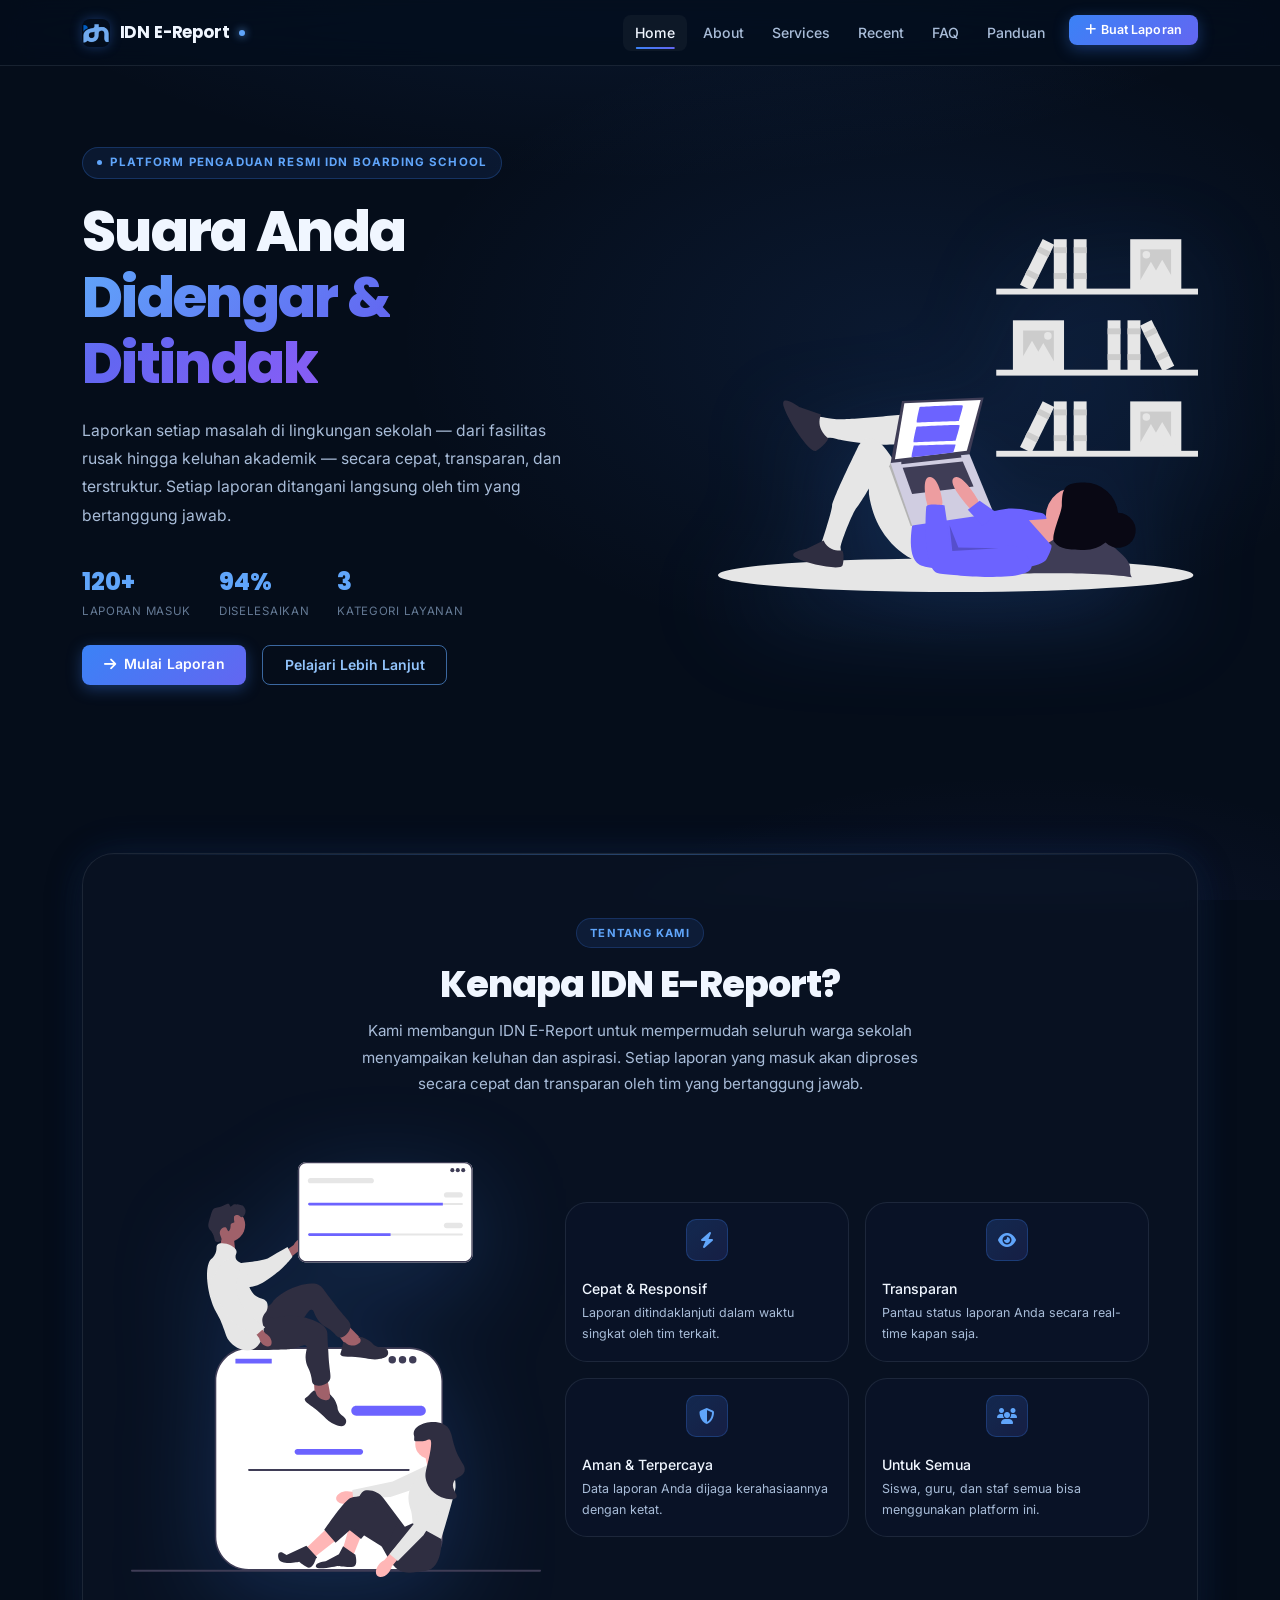
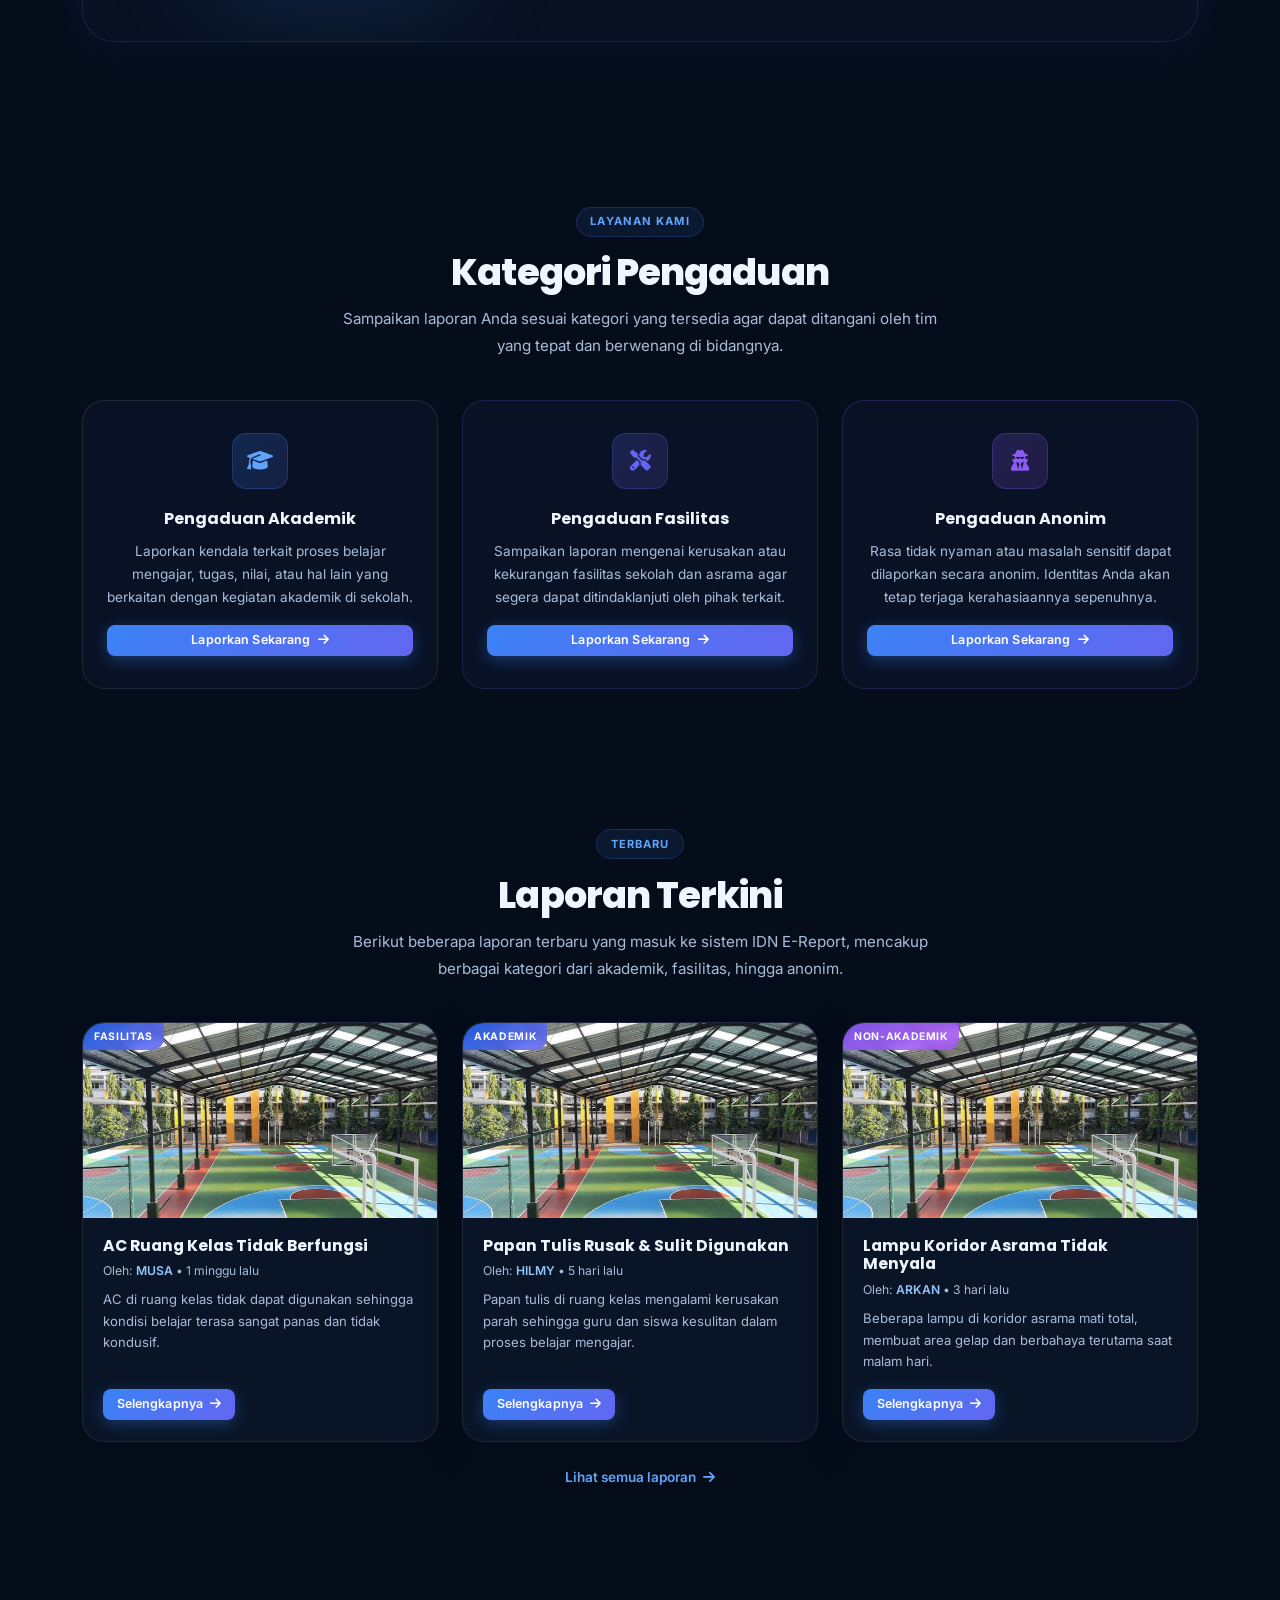
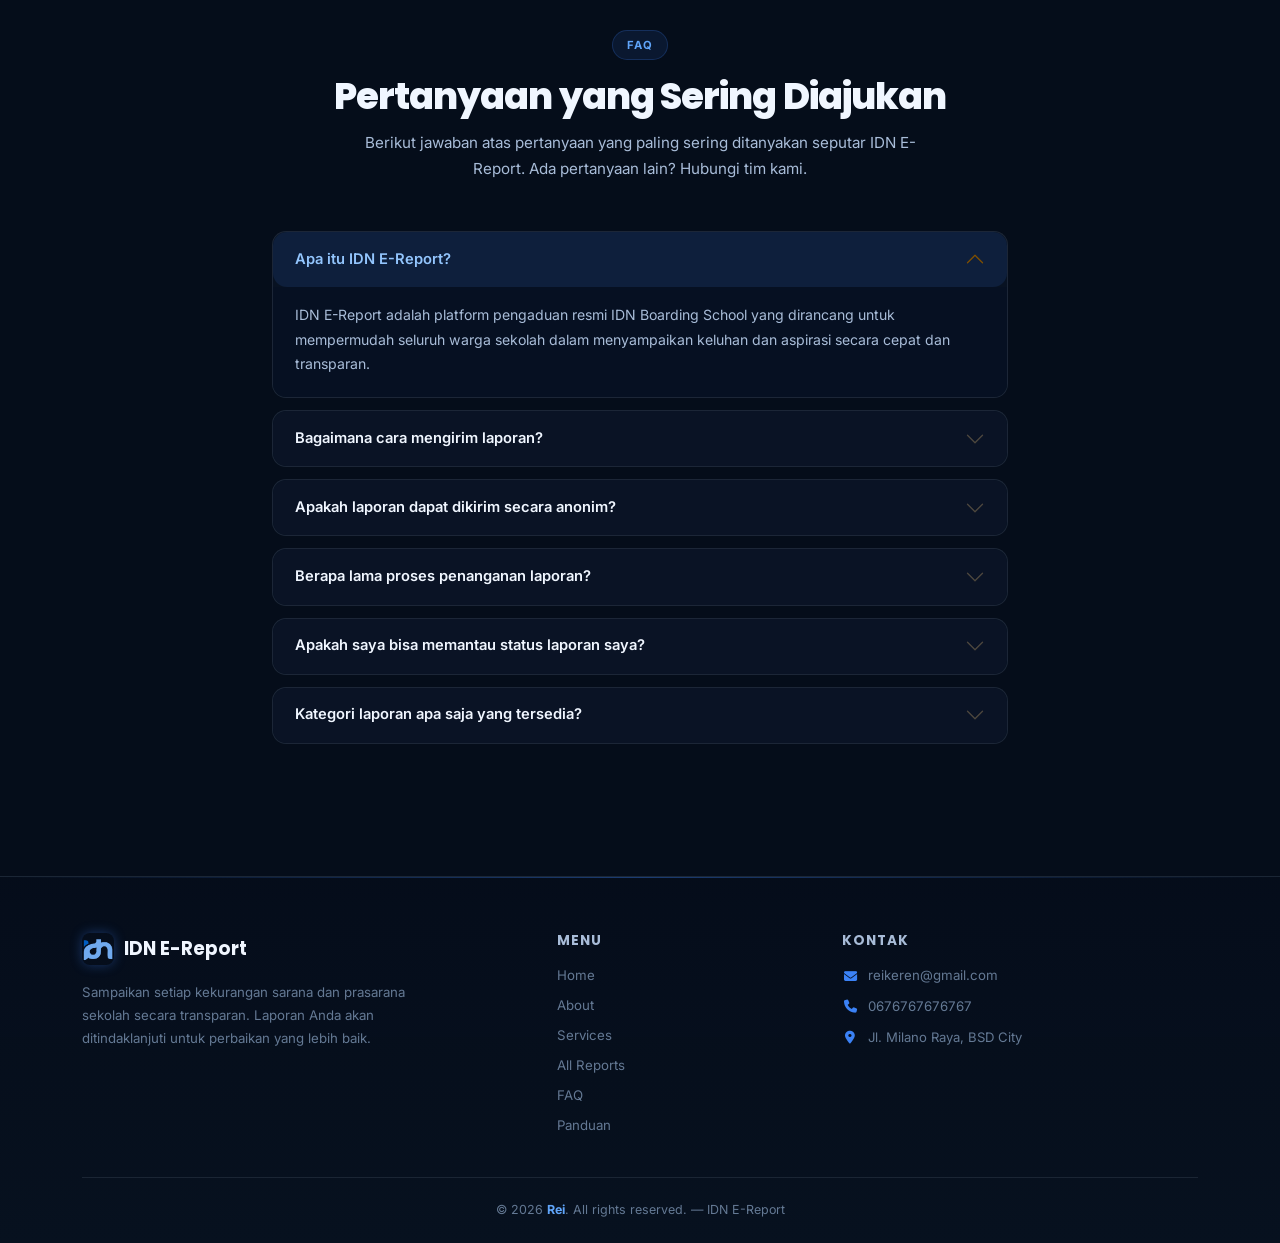
==== commit fa17454e: "alea" ====
--- a/index.html
+++ b/index.html
@@ -44,6 +44,7 @@
           <li class="nav-item"><a class="nav-link" href="index.html#service">Services</a></li>
           <li class="nav-item"><a class="nav-link" href="index.html#recent">Recent</a></li>
           <li class="nav-item"><a class="nav-link" href="index.html#faq">FAQ</a></li>
+          <li class="nav-item"><a class="nav-link" href="panduan.html">Panduan</a></li>
           <li class="nav-item ms-lg-2">
             <a class="btn btn-primary btn-sm px-3" href="reports.html">
               <i class="fa-solid fa-plus me-1"></i>Buat Laporan
@@ -439,6 +440,7 @@
             <a href="index.html#service">Services</a>
             <a href="reports.html">All Reports</a>
             <a href="index.html#faq">FAQ</a>
+            <a href="panduan.html">Panduan</a>
           </div>
         </div>
 
@@ -468,7 +470,6 @@
 
   <!-- Bootstrap JS -->
   <script src="https://cdn.jsdelivr.net/npm/bootstrap@5.3.8/dist/js/bootstrap.bundle.min.js"
-    integrity="sha384-G/EV+4j2dNv+tEPo3++6LCgdCROaejBqfUeNjuKAiuXbjrxilcCdDz6ZAVfHWe1Y"
     crossorigin="anonymous"></script>
   <!-- AOS JS -->
   <script src="https://unpkg.com/aos@2.3.1/dist/aos.js"></script>
